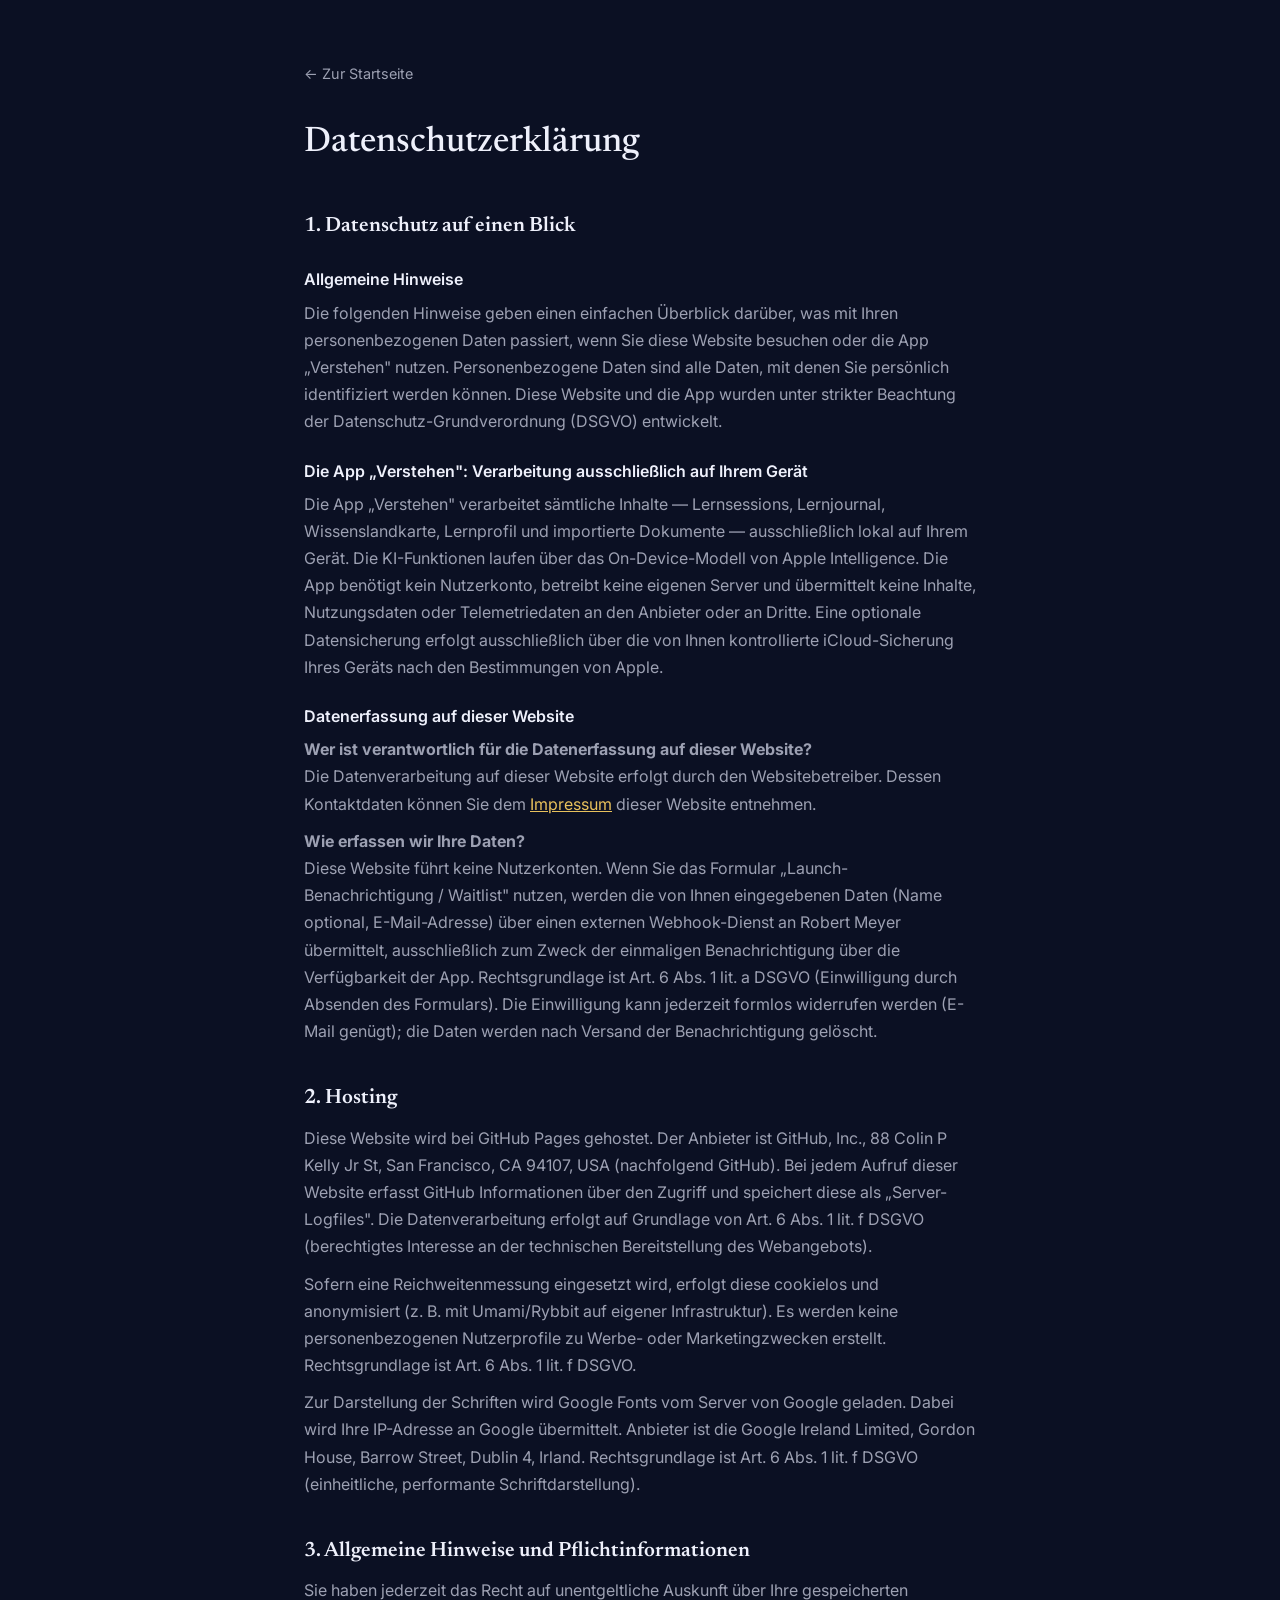
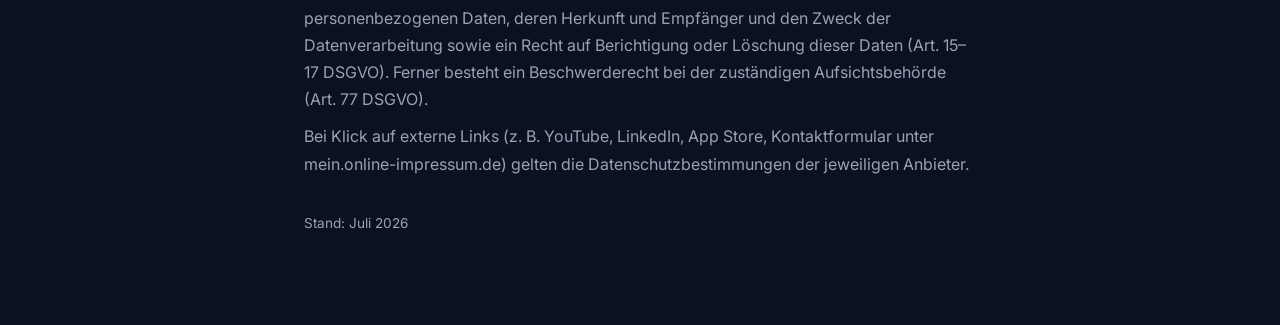
==== datenschutz.html @ 5274b667 "Add files via upload start" ====
<!DOCTYPE html>
<html lang="de">
<head>
<meta charset="utf-8">
<meta name="viewport" content="width=device-width, initial-scale=1">
<title>Datenschutzerklärung — Verstehen</title>
<meta name="robots" content="noindex,follow">
<link rel="icon" type="image/png" href="assets/favicon.png">
<link rel="canonical" href="https://verstehen.de/datenschutz.html">
<link href="https://fonts.googleapis.com/css2?family=Newsreader:opsz,wght@6..72,300..700&family=Inter:wght@400;500;600&display=swap" rel="stylesheet">
<style>
  :root{--night:#0b1023;--star:#e8c15c;--mute:rgba(235,238,255,.65);--line:rgba(255,255,255,.12)}
  *{margin:0;padding:0;box-sizing:border-box}
  body{background:var(--night);color:#eef0fb;font-family:"Inter",-apple-system,sans-serif;font-size:16px;line-height:1.7}
  .wrap{max-width:720px;margin:0 auto;padding:60px 24px 80px}
  a{color:var(--star)}
  .back{color:var(--mute);text-decoration:none;font-size:.9rem}
  h1{font-family:"Newsreader",Georgia,serif;font-weight:500;font-size:2.2rem;margin:26px 0 8px}
  h2{font-family:"Newsreader",Georgia,serif;font-weight:600;font-size:1.3rem;margin:36px 0 8px}
  h3{font-size:1rem;font-weight:600;margin:22px 0 6px}
  p,li{color:var(--mute);margin-bottom:10px}
  ul{padding-left:20px}
</style>
</head>
<body>
<div class="wrap">
  <a class="back" href="index.html" target="_parent">← Zur Startseite</a>
  <h1>Datenschutzerklärung</h1>

  <h2>1. Datenschutz auf einen Blick</h2>
  <h3>Allgemeine Hinweise</h3>
  <p>Die folgenden Hinweise geben einen einfachen Überblick darüber, was mit Ihren personenbezogenen Daten passiert, wenn Sie diese Website besuchen oder die App „Verstehen" nutzen. Personenbezogene Daten sind alle Daten, mit denen Sie persönlich identifiziert werden können. Diese Website und die App wurden unter strikter Beachtung der Datenschutz-Grundverordnung (DSGVO) entwickelt.</p>

  <h3>Die App „Verstehen": Verarbeitung ausschließlich auf Ihrem Gerät</h3>
  <p>Die App „Verstehen" verarbeitet sämtliche Inhalte — Lernsessions, Lernjournal, Wissenslandkarte, Lernprofil und importierte Dokumente — ausschließlich lokal auf Ihrem Gerät. Die KI-Funktionen laufen über das On-Device-Modell von Apple Intelligence. Die App benötigt kein Nutzerkonto, betreibt keine eigenen Server und übermittelt keine Inhalte, Nutzungsdaten oder Telemetriedaten an den Anbieter oder an Dritte. Eine optionale Datensicherung erfolgt ausschließlich über die von Ihnen kontrollierte iCloud-Sicherung Ihres Geräts nach den Bestimmungen von Apple.</p>

  <h3>Datenerfassung auf dieser Website</h3>
  <p><b>Wer ist verantwortlich für die Datenerfassung auf dieser Website?</b><br>
  Die Datenverarbeitung auf dieser Website erfolgt durch den Websitebetreiber. Dessen Kontaktdaten können Sie dem <a href="impressum.html">Impressum</a> dieser Website entnehmen.</p>
  <p><b>Wie erfassen wir Ihre Daten?</b><br>
  Diese Website führt keine Nutzerkonten. Wenn Sie das Formular „Launch-Benachrichtigung / Waitlist" nutzen, werden die von Ihnen eingegebenen Daten (Name optional, E-Mail-Adresse) über einen externen Webhook-Dienst an Robert Meyer übermittelt, ausschließlich zum Zweck der einmaligen Benachrichtigung über die Verfügbarkeit der App. Rechtsgrundlage ist Art. 6 Abs. 1 lit. a DSGVO (Einwilligung durch Absenden des Formulars). Die Einwilligung kann jederzeit formlos widerrufen werden (E-Mail genügt); die Daten werden nach Versand der Benachrichtigung gelöscht.</p>

  <h2>2. Hosting</h2>
  <p>Diese Website wird bei GitHub Pages gehostet. Der Anbieter ist GitHub, Inc., 88 Colin P Kelly Jr St, San Francisco, CA 94107, USA (nachfolgend GitHub). Bei jedem Aufruf dieser Website erfasst GitHub Informationen über den Zugriff und speichert diese als „Server-Logfiles". Die Datenverarbeitung erfolgt auf Grundlage von Art. 6 Abs. 1 lit. f DSGVO (berechtigtes Interesse an der technischen Bereitstellung des Webangebots).</p>
  <p>Sofern eine Reichweitenmessung eingesetzt wird, erfolgt diese cookielos und anonymisiert (z. B. mit Umami/Rybbit auf eigener Infrastruktur). Es werden keine personenbezogenen Nutzerprofile zu Werbe- oder Marketingzwecken erstellt. Rechtsgrundlage ist Art. 6 Abs. 1 lit. f DSGVO.</p>
  <p>Zur Darstellung der Schriften wird Google Fonts vom Server von Google geladen. Dabei wird Ihre IP-Adresse an Google übermittelt. Anbieter ist die Google Ireland Limited, Gordon House, Barrow Street, Dublin 4, Irland. Rechtsgrundlage ist Art. 6 Abs. 1 lit. f DSGVO (einheitliche, performante Schriftdarstellung).</p>

  <h2>3. Allgemeine Hinweise und Pflichtinformationen</h2>
  <p>Sie haben jederzeit das Recht auf unentgeltliche Auskunft über Ihre gespeicherten personenbezogenen Daten, deren Herkunft und Empfänger und den Zweck der Datenverarbeitung sowie ein Recht auf Berichtigung oder Löschung dieser Daten (Art. 15–17 DSGVO). Ferner besteht ein Beschwerderecht bei der zuständigen Aufsichtsbehörde (Art. 77 DSGVO).</p>
  <p>Bei Klick auf externe Links (z. B. YouTube, LinkedIn, App Store, Kontaktformular unter mein.online-impressum.de) gelten die Datenschutzbestimmungen der jeweiligen Anbieter.</p>

  <p style="margin-top:34px;font-size:.85rem">Stand: Juli 2026</p>
</div>
</body>
</html>
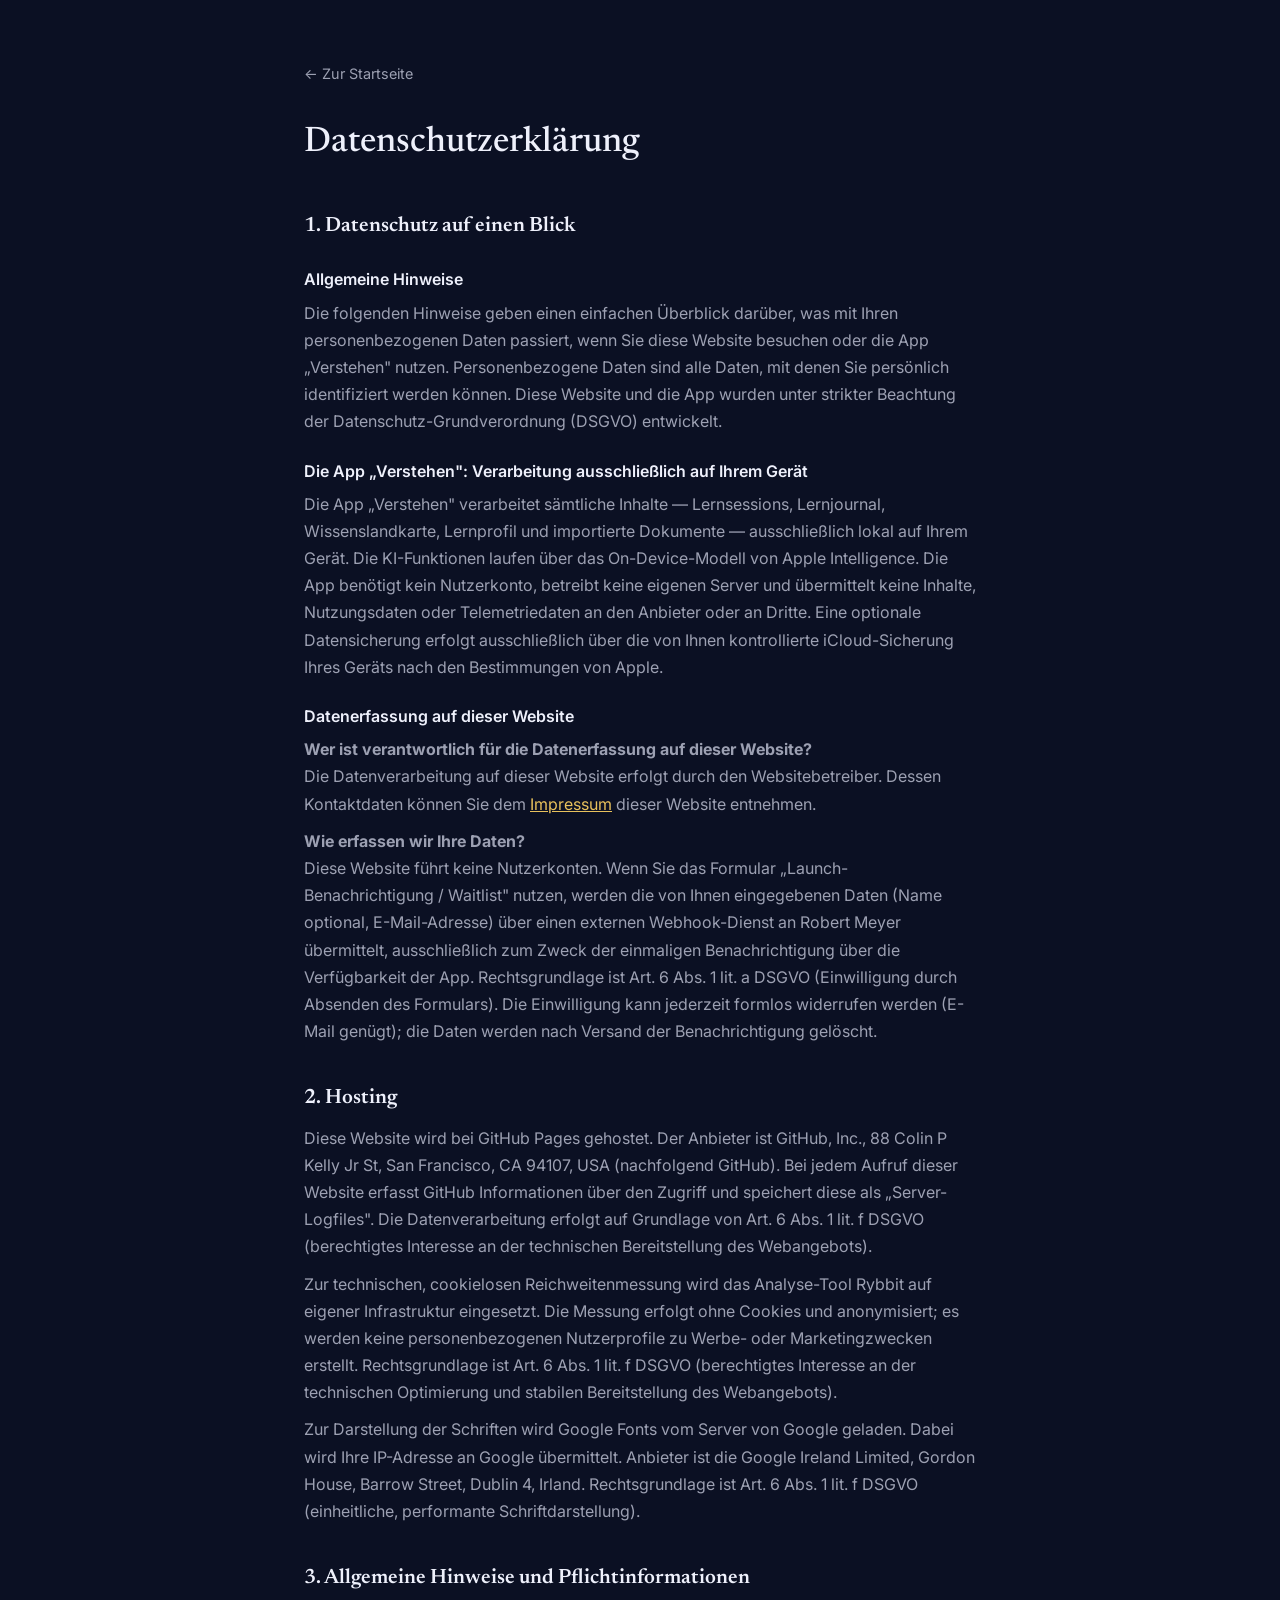
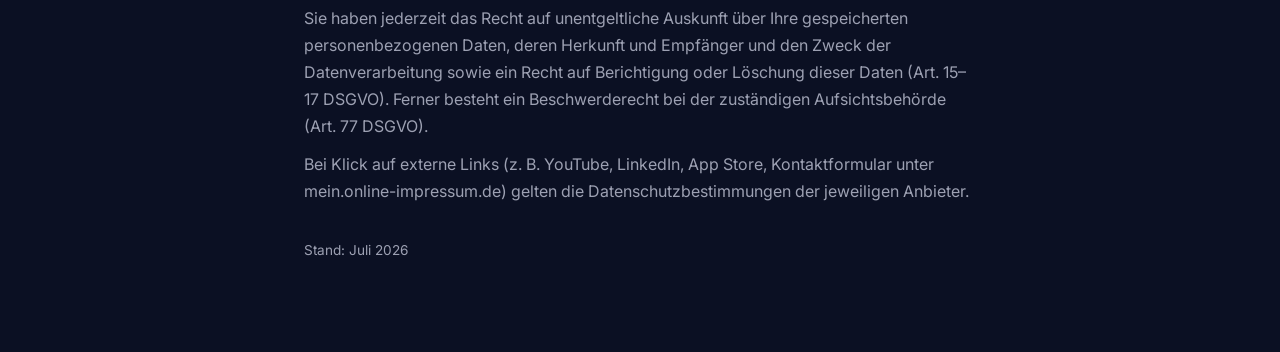
==== commit 47355120: "Add files via upload update all files" ====
--- a/datenschutz.html
+++ b/datenschutz.html
@@ -6,7 +6,7 @@
 <title>Datenschutzerklärung — Verstehen</title>
 <meta name="robots" content="noindex,follow">
 <link rel="icon" type="image/png" href="assets/favicon.png">
-<link rel="canonical" href="https://verstehen.de/datenschutz.html">
+<link rel="canonical" href="https://verstehen-app.de/datenschutz.html">
 <link href="https://fonts.googleapis.com/css2?family=Newsreader:opsz,wght@6..72,300..700&family=Inter:wght@400;500;600&display=swap" rel="stylesheet">
 <style>
   :root{--night:#0b1023;--star:#e8c15c;--mute:rgba(235,238,255,.65);--line:rgba(255,255,255,.12)}
@@ -21,6 +21,7 @@
   p,li{color:var(--mute);margin-bottom:10px}
   ul{padding-left:20px}
 </style>
+<script src="https://analyse.ki-notch.de/api/script.js" data-site-id="8475d57c6e8d" defer></script>
 </head>
 <body>
 <div class="wrap">
@@ -42,7 +43,7 @@
 
   <h2>2. Hosting</h2>
   <p>Diese Website wird bei GitHub Pages gehostet. Der Anbieter ist GitHub, Inc., 88 Colin P Kelly Jr St, San Francisco, CA 94107, USA (nachfolgend GitHub). Bei jedem Aufruf dieser Website erfasst GitHub Informationen über den Zugriff und speichert diese als „Server-Logfiles". Die Datenverarbeitung erfolgt auf Grundlage von Art. 6 Abs. 1 lit. f DSGVO (berechtigtes Interesse an der technischen Bereitstellung des Webangebots).</p>
-  <p>Sofern eine Reichweitenmessung eingesetzt wird, erfolgt diese cookielos und anonymisiert (z. B. mit Umami/Rybbit auf eigener Infrastruktur). Es werden keine personenbezogenen Nutzerprofile zu Werbe- oder Marketingzwecken erstellt. Rechtsgrundlage ist Art. 6 Abs. 1 lit. f DSGVO.</p>
+  <p>Zur technischen, cookielosen Reichweitenmessung wird das Analyse-Tool Rybbit auf eigener Infrastruktur eingesetzt. Die Messung erfolgt ohne Cookies und anonymisiert; es werden keine personenbezogenen Nutzerprofile zu Werbe- oder Marketingzwecken erstellt. Rechtsgrundlage ist Art. 6 Abs. 1 lit. f DSGVO (berechtigtes Interesse an der technischen Optimierung und stabilen Bereitstellung des Webangebots).</p>
   <p>Zur Darstellung der Schriften wird Google Fonts vom Server von Google geladen. Dabei wird Ihre IP-Adresse an Google übermittelt. Anbieter ist die Google Ireland Limited, Gordon House, Barrow Street, Dublin 4, Irland. Rechtsgrundlage ist Art. 6 Abs. 1 lit. f DSGVO (einheitliche, performante Schriftdarstellung).</p>
 
   <h2>3. Allgemeine Hinweise und Pflichtinformationen</h2>
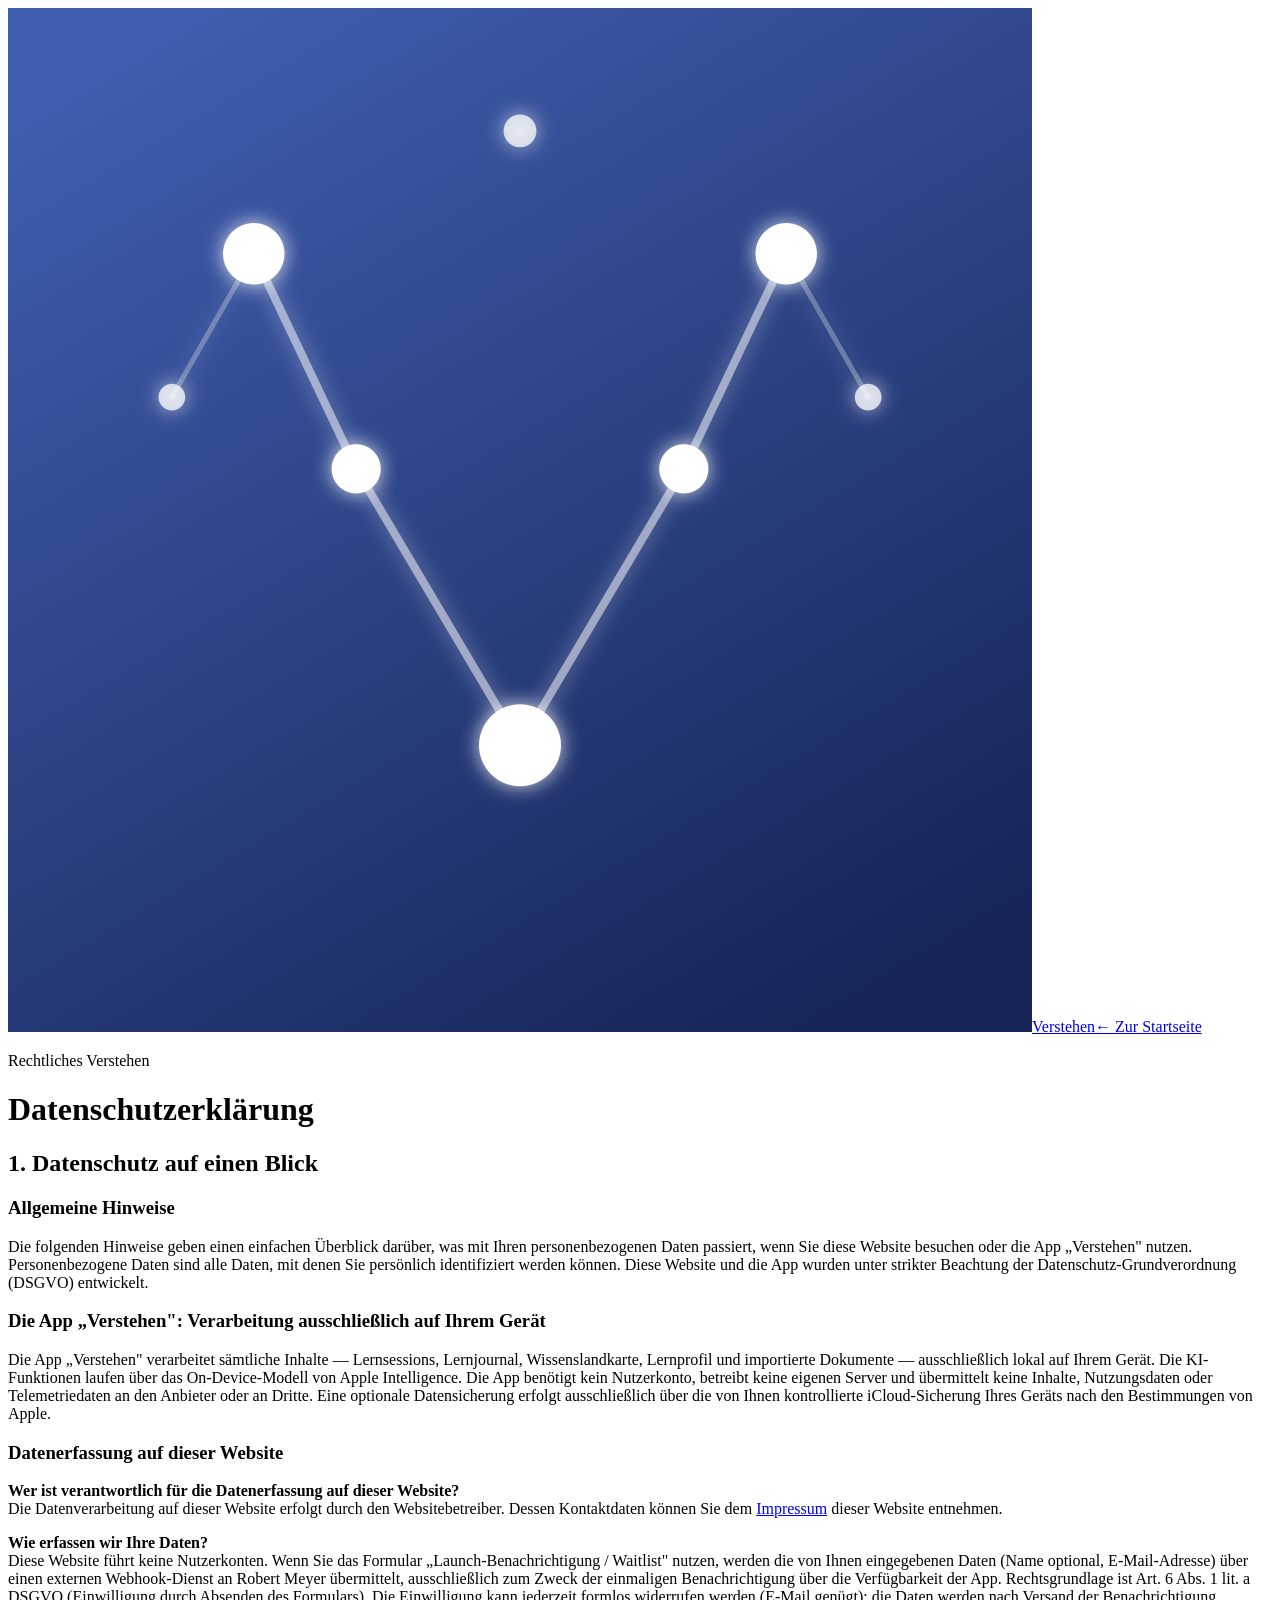
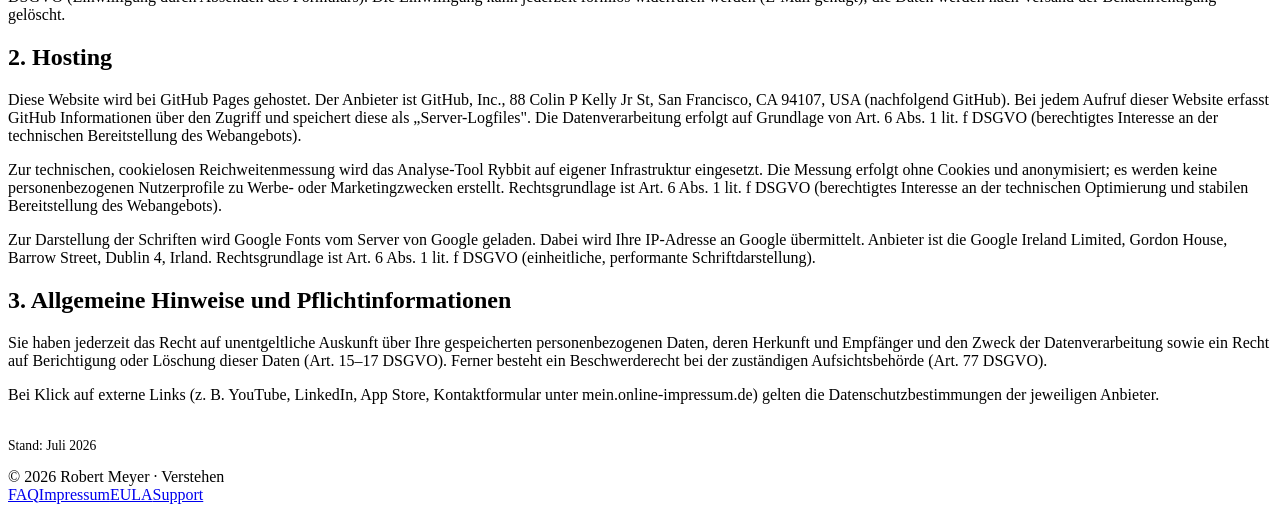
==== commit 14babcfa: "Add files via upload neue seite update" ====
--- a/datenschutz.html
+++ b/datenschutz.html
@@ -1,56 +1 @@
-<!DOCTYPE html>
-<html lang="de">
-<head>
-<meta charset="utf-8">
-<meta name="viewport" content="width=device-width, initial-scale=1">
-<title>Datenschutzerklärung — Verstehen</title>
-<meta name="robots" content="noindex,follow">
-<link rel="icon" type="image/png" href="assets/favicon.png">
-<link rel="canonical" href="https://verstehen-app.de/datenschutz.html">
-<link href="https://fonts.googleapis.com/css2?family=Newsreader:opsz,wght@6..72,300..700&family=Inter:wght@400;500;600&display=swap" rel="stylesheet">
-<style>
-  :root{--night:#0b1023;--star:#e8c15c;--mute:rgba(235,238,255,.65);--line:rgba(255,255,255,.12)}
-  *{margin:0;padding:0;box-sizing:border-box}
-  body{background:var(--night);color:#eef0fb;font-family:"Inter",-apple-system,sans-serif;font-size:16px;line-height:1.7}
-  .wrap{max-width:720px;margin:0 auto;padding:60px 24px 80px}
-  a{color:var(--star)}
-  .back{color:var(--mute);text-decoration:none;font-size:.9rem}
-  h1{font-family:"Newsreader",Georgia,serif;font-weight:500;font-size:2.2rem;margin:26px 0 8px}
-  h2{font-family:"Newsreader",Georgia,serif;font-weight:600;font-size:1.3rem;margin:36px 0 8px}
-  h3{font-size:1rem;font-weight:600;margin:22px 0 6px}
-  p,li{color:var(--mute);margin-bottom:10px}
-  ul{padding-left:20px}
-</style>
-<script src="https://analyse.ki-notch.de/api/script.js" data-site-id="8475d57c6e8d" defer></script>
-</head>
-<body>
-<div class="wrap">
-  <a class="back" href="index.html" target="_parent">← Zur Startseite</a>
-  <h1>Datenschutzerklärung</h1>
-
-  <h2>1. Datenschutz auf einen Blick</h2>
-  <h3>Allgemeine Hinweise</h3>
-  <p>Die folgenden Hinweise geben einen einfachen Überblick darüber, was mit Ihren personenbezogenen Daten passiert, wenn Sie diese Website besuchen oder die App „Verstehen" nutzen. Personenbezogene Daten sind alle Daten, mit denen Sie persönlich identifiziert werden können. Diese Website und die App wurden unter strikter Beachtung der Datenschutz-Grundverordnung (DSGVO) entwickelt.</p>
-
-  <h3>Die App „Verstehen": Verarbeitung ausschließlich auf Ihrem Gerät</h3>
-  <p>Die App „Verstehen" verarbeitet sämtliche Inhalte — Lernsessions, Lernjournal, Wissenslandkarte, Lernprofil und importierte Dokumente — ausschließlich lokal auf Ihrem Gerät. Die KI-Funktionen laufen über das On-Device-Modell von Apple Intelligence. Die App benötigt kein Nutzerkonto, betreibt keine eigenen Server und übermittelt keine Inhalte, Nutzungsdaten oder Telemetriedaten an den Anbieter oder an Dritte. Eine optionale Datensicherung erfolgt ausschließlich über die von Ihnen kontrollierte iCloud-Sicherung Ihres Geräts nach den Bestimmungen von Apple.</p>
-
-  <h3>Datenerfassung auf dieser Website</h3>
-  <p><b>Wer ist verantwortlich für die Datenerfassung auf dieser Website?</b><br>
-  Die Datenverarbeitung auf dieser Website erfolgt durch den Websitebetreiber. Dessen Kontaktdaten können Sie dem <a href="impressum.html">Impressum</a> dieser Website entnehmen.</p>
-  <p><b>Wie erfassen wir Ihre Daten?</b><br>
-  Diese Website führt keine Nutzerkonten. Wenn Sie das Formular „Launch-Benachrichtigung / Waitlist" nutzen, werden die von Ihnen eingegebenen Daten (Name optional, E-Mail-Adresse) über einen externen Webhook-Dienst an Robert Meyer übermittelt, ausschließlich zum Zweck der einmaligen Benachrichtigung über die Verfügbarkeit der App. Rechtsgrundlage ist Art. 6 Abs. 1 lit. a DSGVO (Einwilligung durch Absenden des Formulars). Die Einwilligung kann jederzeit formlos widerrufen werden (E-Mail genügt); die Daten werden nach Versand der Benachrichtigung gelöscht.</p>
-
-  <h2>2. Hosting</h2>
-  <p>Diese Website wird bei GitHub Pages gehostet. Der Anbieter ist GitHub, Inc., 88 Colin P Kelly Jr St, San Francisco, CA 94107, USA (nachfolgend GitHub). Bei jedem Aufruf dieser Website erfasst GitHub Informationen über den Zugriff und speichert diese als „Server-Logfiles". Die Datenverarbeitung erfolgt auf Grundlage von Art. 6 Abs. 1 lit. f DSGVO (berechtigtes Interesse an der technischen Bereitstellung des Webangebots).</p>
-  <p>Zur technischen, cookielosen Reichweitenmessung wird das Analyse-Tool Rybbit auf eigener Infrastruktur eingesetzt. Die Messung erfolgt ohne Cookies und anonymisiert; es werden keine personenbezogenen Nutzerprofile zu Werbe- oder Marketingzwecken erstellt. Rechtsgrundlage ist Art. 6 Abs. 1 lit. f DSGVO (berechtigtes Interesse an der technischen Optimierung und stabilen Bereitstellung des Webangebots).</p>
-  <p>Zur Darstellung der Schriften wird Google Fonts vom Server von Google geladen. Dabei wird Ihre IP-Adresse an Google übermittelt. Anbieter ist die Google Ireland Limited, Gordon House, Barrow Street, Dublin 4, Irland. Rechtsgrundlage ist Art. 6 Abs. 1 lit. f DSGVO (einheitliche, performante Schriftdarstellung).</p>
-
-  <h2>3. Allgemeine Hinweise und Pflichtinformationen</h2>
-  <p>Sie haben jederzeit das Recht auf unentgeltliche Auskunft über Ihre gespeicherten personenbezogenen Daten, deren Herkunft und Empfänger und den Zweck der Datenverarbeitung sowie ein Recht auf Berichtigung oder Löschung dieser Daten (Art. 15–17 DSGVO). Ferner besteht ein Beschwerderecht bei der zuständigen Aufsichtsbehörde (Art. 77 DSGVO).</p>
-  <p>Bei Klick auf externe Links (z. B. YouTube, LinkedIn, App Store, Kontaktformular unter mein.online-impressum.de) gelten die Datenschutzbestimmungen der jeweiligen Anbieter.</p>
-
-  <p style="margin-top:34px;font-size:.85rem">Stand: Juli 2026</p>
-</div>
-</body>
-</html>
+<!doctype html><html lang="de"><head><meta charset="utf-8"><meta name="viewport" content="width=device-width,initial-scale=1"><title>Datenschutzerklärung — Verstehen</title><meta name="robots" content="noindex,follow"><link rel="canonical" href="https://verstehen-app.de/datenschutz.html"><link rel="icon" type="image/png" href="assets/favicon.png"><link rel="preconnect" href="https://fonts.googleapis.com"><link rel="preconnect" href="https://fonts.gstatic.com" crossorigin><link href="https://fonts.googleapis.com/css2?family=DM+Mono:wght@400;500&family=Manrope:wght@400;500;600;700&family=Source+Serif+4:opsz,wght@8..60,400;8..60,500;8..60,600;8..60,700&display=swap" rel="stylesheet"><link rel="stylesheet" href="legal.css"><script src="https://analyse.ki-notch.de/api/script.js" data-site-id="8475d57c6e8d" defer></script></head><body><header class="site-header"><div class="shell masthead"><a class="wordmark" href="index.html"><img src="assets/icon.png" alt="">Verstehen</a><a class="back" href="index.html">← Zur Startseite</a></div></header><main class="shell"><p class="document-mark">Rechtliches <span>Verstehen</span></p><h1>Datenschutzerklärung</h1><h2>1. Datenschutz auf einen Blick</h2><h3>Allgemeine Hinweise</h3><p>Die folgenden Hinweise geben einen einfachen Überblick darüber, was mit Ihren personenbezogenen Daten passiert, wenn Sie diese Website besuchen oder die App „Verstehen" nutzen. Personenbezogene Daten sind alle Daten, mit denen Sie persönlich identifiziert werden können. Diese Website und die App wurden unter strikter Beachtung der Datenschutz-Grundverordnung (DSGVO) entwickelt.</p><h3>Die App „Verstehen": Verarbeitung ausschließlich auf Ihrem Gerät</h3><p>Die App „Verstehen" verarbeitet sämtliche Inhalte — Lernsessions, Lernjournal, Wissenslandkarte, Lernprofil und importierte Dokumente — ausschließlich lokal auf Ihrem Gerät. Die KI-Funktionen laufen über das On-Device-Modell von Apple Intelligence. Die App benötigt kein Nutzerkonto, betreibt keine eigenen Server und übermittelt keine Inhalte, Nutzungsdaten oder Telemetriedaten an den Anbieter oder an Dritte. Eine optionale Datensicherung erfolgt ausschließlich über die von Ihnen kontrollierte iCloud-Sicherung Ihres Geräts nach den Bestimmungen von Apple.</p><h3>Datenerfassung auf dieser Website</h3><p><b>Wer ist verantwortlich für die Datenerfassung auf dieser Website?</b><br>Die Datenverarbeitung auf dieser Website erfolgt durch den Websitebetreiber. Dessen Kontaktdaten können Sie dem <a href="impressum.html">Impressum</a> dieser Website entnehmen.</p><p><b>Wie erfassen wir Ihre Daten?</b><br>Diese Website führt keine Nutzerkonten. Wenn Sie das Formular „Launch-Benachrichtigung / Waitlist" nutzen, werden die von Ihnen eingegebenen Daten (Name optional, E-Mail-Adresse) über einen externen Webhook-Dienst an Robert Meyer übermittelt, ausschließlich zum Zweck der einmaligen Benachrichtigung über die Verfügbarkeit der App. Rechtsgrundlage ist Art. 6 Abs. 1 lit. a DSGVO (Einwilligung durch Absenden des Formulars). Die Einwilligung kann jederzeit formlos widerrufen werden (E-Mail genügt); die Daten werden nach Versand der Benachrichtigung gelöscht.</p><h2>2. Hosting</h2><p>Diese Website wird bei GitHub Pages gehostet. Der Anbieter ist GitHub, Inc., 88 Colin P Kelly Jr St, San Francisco, CA 94107, USA (nachfolgend GitHub). Bei jedem Aufruf dieser Website erfasst GitHub Informationen über den Zugriff und speichert diese als „Server-Logfiles". Die Datenverarbeitung erfolgt auf Grundlage von Art. 6 Abs. 1 lit. f DSGVO (berechtigtes Interesse an der technischen Bereitstellung des Webangebots).</p><p>Zur technischen, cookielosen Reichweitenmessung wird das Analyse-Tool Rybbit auf eigener Infrastruktur eingesetzt. Die Messung erfolgt ohne Cookies und anonymisiert; es werden keine personenbezogenen Nutzerprofile zu Werbe- oder Marketingzwecken erstellt. Rechtsgrundlage ist Art. 6 Abs. 1 lit. f DSGVO (berechtigtes Interesse an der technischen Optimierung und stabilen Bereitstellung des Webangebots).</p><p>Zur Darstellung der Schriften wird Google Fonts vom Server von Google geladen. Dabei wird Ihre IP-Adresse an Google übermittelt. Anbieter ist die Google Ireland Limited, Gordon House, Barrow Street, Dublin 4, Irland. Rechtsgrundlage ist Art. 6 Abs. 1 lit. f DSGVO (einheitliche, performante Schriftdarstellung).</p><h2>3. Allgemeine Hinweise und Pflichtinformationen</h2><p>Sie haben jederzeit das Recht auf unentgeltliche Auskunft über Ihre gespeicherten personenbezogenen Daten, deren Herkunft und Empfänger und den Zweck der Datenverarbeitung sowie ein Recht auf Berichtigung oder Löschung dieser Daten (Art. 15–17 DSGVO). Ferner besteht ein Beschwerderecht bei der zuständigen Aufsichtsbehörde (Art. 77 DSGVO).</p><p>Bei Klick auf externe Links (z. B. YouTube, LinkedIn, App Store, Kontaktformular unter mein.online-impressum.de) gelten die Datenschutzbestimmungen der jeweiligen Anbieter.</p><p style="margin-top:34px;font-size:.85rem">Stand: Juli 2026</p></main><footer class="document-footer"><div class="shell"><span>© 2026 Robert Meyer · Verstehen</span><nav><a href="faq.html">FAQ</a><a href="impressum.html">Impressum</a><a href="eula.html">EULA</a><a href="support.html">Support</a></nav></div></footer></body></html>
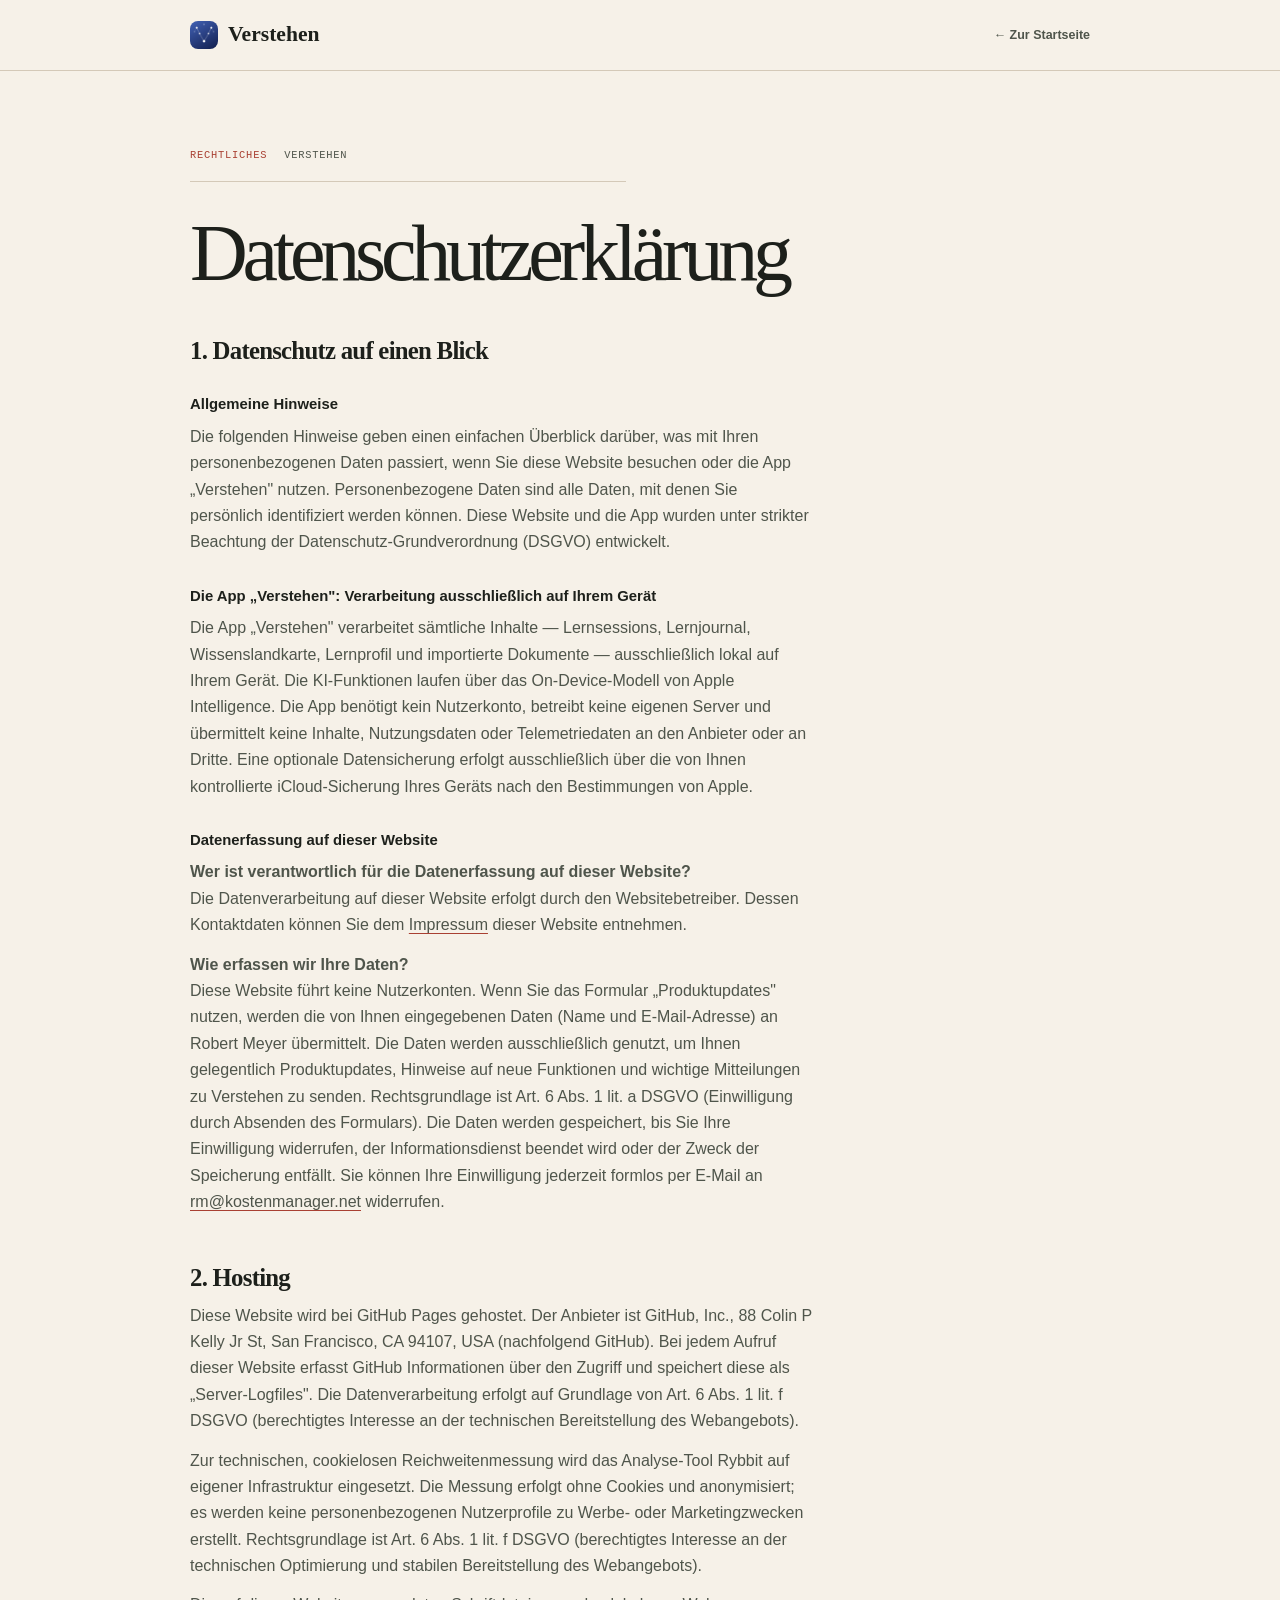
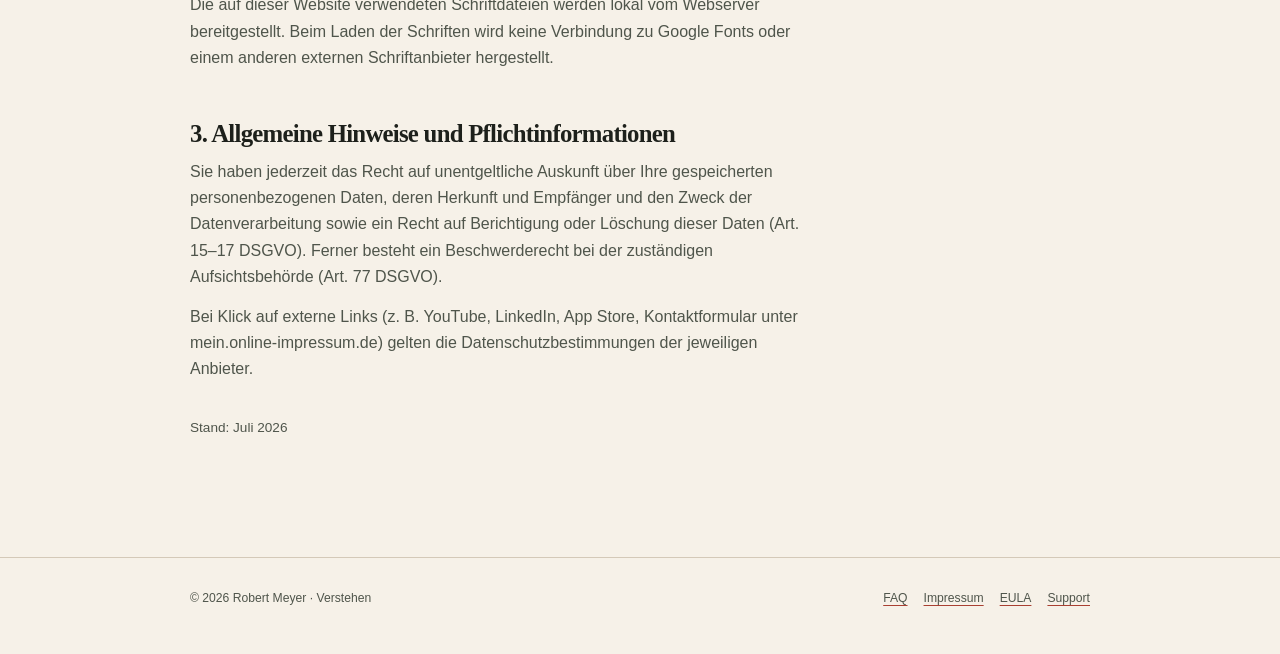
==== commit 41e58dec: "Add files via upload verbesserungen" ====
--- a/datenschutz.html
+++ b/datenschutz.html
@@ -1 +1,60 @@
-<!doctype html><html lang="de"><head><meta charset="utf-8"><meta name="viewport" content="width=device-width,initial-scale=1"><title>Datenschutzerklärung — Verstehen</title><meta name="robots" content="noindex,follow"><link rel="canonical" href="https://verstehen-app.de/datenschutz.html"><link rel="icon" type="image/png" href="assets/favicon.png"><link rel="preconnect" href="https://fonts.googleapis.com"><link rel="preconnect" href="https://fonts.gstatic.com" crossorigin><link href="https://fonts.googleapis.com/css2?family=DM+Mono:wght@400;500&family=Manrope:wght@400;500;600;700&family=Source+Serif+4:opsz,wght@8..60,400;8..60,500;8..60,600;8..60,700&display=swap" rel="stylesheet"><link rel="stylesheet" href="legal.css"><script src="https://analyse.ki-notch.de/api/script.js" data-site-id="8475d57c6e8d" defer></script></head><body><header class="site-header"><div class="shell masthead"><a class="wordmark" href="index.html"><img src="assets/icon.png" alt="">Verstehen</a><a class="back" href="index.html">← Zur Startseite</a></div></header><main class="shell"><p class="document-mark">Rechtliches <span>Verstehen</span></p><h1>Datenschutzerklärung</h1><h2>1. Datenschutz auf einen Blick</h2><h3>Allgemeine Hinweise</h3><p>Die folgenden Hinweise geben einen einfachen Überblick darüber, was mit Ihren personenbezogenen Daten passiert, wenn Sie diese Website besuchen oder die App „Verstehen" nutzen. Personenbezogene Daten sind alle Daten, mit denen Sie persönlich identifiziert werden können. Diese Website und die App wurden unter strikter Beachtung der Datenschutz-Grundverordnung (DSGVO) entwickelt.</p><h3>Die App „Verstehen": Verarbeitung ausschließlich auf Ihrem Gerät</h3><p>Die App „Verstehen" verarbeitet sämtliche Inhalte — Lernsessions, Lernjournal, Wissenslandkarte, Lernprofil und importierte Dokumente — ausschließlich lokal auf Ihrem Gerät. Die KI-Funktionen laufen über das On-Device-Modell von Apple Intelligence. Die App benötigt kein Nutzerkonto, betreibt keine eigenen Server und übermittelt keine Inhalte, Nutzungsdaten oder Telemetriedaten an den Anbieter oder an Dritte. Eine optionale Datensicherung erfolgt ausschließlich über die von Ihnen kontrollierte iCloud-Sicherung Ihres Geräts nach den Bestimmungen von Apple.</p><h3>Datenerfassung auf dieser Website</h3><p><b>Wer ist verantwortlich für die Datenerfassung auf dieser Website?</b><br>Die Datenverarbeitung auf dieser Website erfolgt durch den Websitebetreiber. Dessen Kontaktdaten können Sie dem <a href="impressum.html">Impressum</a> dieser Website entnehmen.</p><p><b>Wie erfassen wir Ihre Daten?</b><br>Diese Website führt keine Nutzerkonten. Wenn Sie das Formular „Launch-Benachrichtigung / Waitlist" nutzen, werden die von Ihnen eingegebenen Daten (Name optional, E-Mail-Adresse) über einen externen Webhook-Dienst an Robert Meyer übermittelt, ausschließlich zum Zweck der einmaligen Benachrichtigung über die Verfügbarkeit der App. Rechtsgrundlage ist Art. 6 Abs. 1 lit. a DSGVO (Einwilligung durch Absenden des Formulars). Die Einwilligung kann jederzeit formlos widerrufen werden (E-Mail genügt); die Daten werden nach Versand der Benachrichtigung gelöscht.</p><h2>2. Hosting</h2><p>Diese Website wird bei GitHub Pages gehostet. Der Anbieter ist GitHub, Inc., 88 Colin P Kelly Jr St, San Francisco, CA 94107, USA (nachfolgend GitHub). Bei jedem Aufruf dieser Website erfasst GitHub Informationen über den Zugriff und speichert diese als „Server-Logfiles". Die Datenverarbeitung erfolgt auf Grundlage von Art. 6 Abs. 1 lit. f DSGVO (berechtigtes Interesse an der technischen Bereitstellung des Webangebots).</p><p>Zur technischen, cookielosen Reichweitenmessung wird das Analyse-Tool Rybbit auf eigener Infrastruktur eingesetzt. Die Messung erfolgt ohne Cookies und anonymisiert; es werden keine personenbezogenen Nutzerprofile zu Werbe- oder Marketingzwecken erstellt. Rechtsgrundlage ist Art. 6 Abs. 1 lit. f DSGVO (berechtigtes Interesse an der technischen Optimierung und stabilen Bereitstellung des Webangebots).</p><p>Zur Darstellung der Schriften wird Google Fonts vom Server von Google geladen. Dabei wird Ihre IP-Adresse an Google übermittelt. Anbieter ist die Google Ireland Limited, Gordon House, Barrow Street, Dublin 4, Irland. Rechtsgrundlage ist Art. 6 Abs. 1 lit. f DSGVO (einheitliche, performante Schriftdarstellung).</p><h2>3. Allgemeine Hinweise und Pflichtinformationen</h2><p>Sie haben jederzeit das Recht auf unentgeltliche Auskunft über Ihre gespeicherten personenbezogenen Daten, deren Herkunft und Empfänger und den Zweck der Datenverarbeitung sowie ein Recht auf Berichtigung oder Löschung dieser Daten (Art. 15–17 DSGVO). Ferner besteht ein Beschwerderecht bei der zuständigen Aufsichtsbehörde (Art. 77 DSGVO).</p><p>Bei Klick auf externe Links (z. B. YouTube, LinkedIn, App Store, Kontaktformular unter mein.online-impressum.de) gelten die Datenschutzbestimmungen der jeweiligen Anbieter.</p><p style="margin-top:34px;font-size:.85rem">Stand: Juli 2026</p></main><footer class="document-footer"><div class="shell"><span>© 2026 Robert Meyer · Verstehen</span><nav><a href="faq.html">FAQ</a><a href="impressum.html">Impressum</a><a href="eula.html">EULA</a><a href="support.html">Support</a></nav></div></footer></body></html>
+<!doctype html>
+<html lang="de">
+<head>
+<meta charset="utf-8">
+<meta name="viewport" content="width=device-width,initial-scale=1">
+<title>Datenschutzerklärung — Verstehen</title>
+<meta name="robots" content="noindex,follow">
+<link rel="canonical" href="https://verstehen-app.de/datenschutz.html">
+<link rel="icon" type="image/png" href="assets/favicon.png">
+<link rel="stylesheet" href="fonts.css">
+<link rel="stylesheet" href="legal.css">
+<script src="https://analyse.ki-notch.de/api/script.js" data-site-id="8475d57c6e8d" defer>
+</script>
+</head>
+<body>
+<header class="site-header">
+<div class="shell masthead">
+<a class="wordmark" href="index.html">
+<img src="assets/icon.png" alt="">Verstehen</a>
+<a class="back" href="index.html">← Zur Startseite</a>
+</div>
+</header>
+<main class="shell">
+<p class="document-mark">Rechtliches <span>Verstehen</span>
+</p>
+<h1>Datenschutzerklärung</h1>
+<h2>1. Datenschutz auf einen Blick</h2>
+<h3>Allgemeine Hinweise</h3>
+<p>Die folgenden Hinweise geben einen einfachen Überblick darüber, was mit Ihren personenbezogenen Daten passiert, wenn Sie diese Website besuchen oder die App „Verstehen" nutzen. Personenbezogene Daten sind alle Daten, mit denen Sie persönlich identifiziert werden können. Diese Website und die App wurden unter strikter Beachtung der Datenschutz-Grundverordnung (DSGVO) entwickelt.</p>
+<h3>Die App „Verstehen": Verarbeitung ausschließlich auf Ihrem Gerät</h3>
+<p>Die App „Verstehen" verarbeitet sämtliche Inhalte — Lernsessions, Lernjournal, Wissenslandkarte, Lernprofil und importierte Dokumente — ausschließlich lokal auf Ihrem Gerät. Die KI-Funktionen laufen über das On-Device-Modell von Apple Intelligence. Die App benötigt kein Nutzerkonto, betreibt keine eigenen Server und übermittelt keine Inhalte, Nutzungsdaten oder Telemetriedaten an den Anbieter oder an Dritte. Eine optionale Datensicherung erfolgt ausschließlich über die von Ihnen kontrollierte iCloud-Sicherung Ihres Geräts nach den Bestimmungen von Apple.</p>
+<h3>Datenerfassung auf dieser Website</h3>
+<p>
+<b>Wer ist verantwortlich für die Datenerfassung auf dieser Website?</b>
+<br>Die Datenverarbeitung auf dieser Website erfolgt durch den Websitebetreiber. Dessen Kontaktdaten können Sie dem <a href="impressum.html">Impressum</a> dieser Website entnehmen.</p>
+<p>
+<b>Wie erfassen wir Ihre Daten?</b>
+<br>Diese Website führt keine Nutzerkonten. Wenn Sie das Formular „Produktupdates" nutzen, werden die von Ihnen eingegebenen Daten (Name und E-Mail-Adresse) an Robert Meyer übermittelt. Die Daten werden ausschließlich genutzt, um Ihnen gelegentlich Produktupdates, Hinweise auf neue Funktionen und wichtige Mitteilungen zu Verstehen zu senden. Rechtsgrundlage ist Art. 6 Abs. 1 lit. a DSGVO (Einwilligung durch Absenden des Formulars). Die Daten werden gespeichert, bis Sie Ihre Einwilligung widerrufen, der Informationsdienst beendet wird oder der Zweck der Speicherung entfällt. Sie können Ihre Einwilligung jederzeit formlos per E-Mail an <a href="mailto:rm@kostenmanager.net">rm@kostenmanager.net</a> widerrufen.</p>
+<h2>2. Hosting</h2>
+<p>Diese Website wird bei GitHub Pages gehostet. Der Anbieter ist GitHub, Inc., 88 Colin P Kelly Jr St, San Francisco, CA 94107, USA (nachfolgend GitHub). Bei jedem Aufruf dieser Website erfasst GitHub Informationen über den Zugriff und speichert diese als „Server-Logfiles". Die Datenverarbeitung erfolgt auf Grundlage von Art. 6 Abs. 1 lit. f DSGVO (berechtigtes Interesse an der technischen Bereitstellung des Webangebots).</p>
+<p>Zur technischen, cookielosen Reichweitenmessung wird das Analyse-Tool Rybbit auf eigener Infrastruktur eingesetzt. Die Messung erfolgt ohne Cookies und anonymisiert; es werden keine personenbezogenen Nutzerprofile zu Werbe- oder Marketingzwecken erstellt. Rechtsgrundlage ist Art. 6 Abs. 1 lit. f DSGVO (berechtigtes Interesse an der technischen Optimierung und stabilen Bereitstellung des Webangebots).</p>
+<p>Die auf dieser Website verwendeten Schriftdateien werden lokal vom Webserver bereitgestellt. Beim Laden der Schriften wird keine Verbindung zu Google Fonts oder einem anderen externen Schriftanbieter hergestellt.</p>
+<h2>3. Allgemeine Hinweise und Pflichtinformationen</h2>
+<p>Sie haben jederzeit das Recht auf unentgeltliche Auskunft über Ihre gespeicherten personenbezogenen Daten, deren Herkunft und Empfänger und den Zweck der Datenverarbeitung sowie ein Recht auf Berichtigung oder Löschung dieser Daten (Art. 15–17 DSGVO). Ferner besteht ein Beschwerderecht bei der zuständigen Aufsichtsbehörde (Art. 77 DSGVO).</p>
+<p>Bei Klick auf externe Links (z. B. YouTube, LinkedIn, App Store, Kontaktformular unter mein.online-impressum.de) gelten die Datenschutzbestimmungen der jeweiligen Anbieter.</p>
+<p style="margin-top:34px;font-size:.85rem">Stand: Juli 2026</p>
+</main>
+<footer class="document-footer">
+<div class="shell">
+<span>© 2026 Robert Meyer · Verstehen</span>
+<nav>
+<a href="faq.html">FAQ</a>
+<a href="impressum.html">Impressum</a>
+<a href="eula.html">EULA</a>
+<a href="support.html">Support</a>
+</nav>
+</div>
+</footer>
+</body>
+</html>
--- a/fonts.css
+++ b/fonts.css
@@ -0,0 +1,28 @@
+@font-face {
+  font-family: "DM Mono";
+  src: url("fonts/dm-mono-400.woff2") format("woff2");
+  font-style: normal;
+  font-weight: 400;
+  font-display: swap;
+}
+@font-face {
+  font-family: "DM Mono";
+  src: url("fonts/dm-mono-500.woff2") format("woff2");
+  font-style: normal;
+  font-weight: 500;
+  font-display: swap;
+}
+@font-face {
+  font-family: "Manrope";
+  src: url("fonts/manrope-latin.woff2") format("woff2");
+  font-style: normal;
+  font-weight: 400 800;
+  font-display: swap;
+}
+@font-face {
+  font-family: "Source Serif 4";
+  src: url("fonts/source-serif-4-latin.woff2") format("woff2");
+  font-style: normal;
+  font-weight: 400 700;
+  font-display: swap;
+}
--- a/legal.css
+++ b/legal.css
@@ -0,0 +1 @@
+:root{--paper:#f6f1e8;--paper-light:#fdfaf5;--paper-deep:#ede4d5;--ink:#1d201b;--ink-soft:#4f554b;--line:#d4c9b8;--red:#a94032;--font-display:"Source Serif 4",Georgia,serif;--font-body:"Manrope",sans-serif;--font-mono:"DM Mono",monospace}*{box-sizing:border-box}html{scroll-behavior:smooth}body{margin:0;background:var(--paper);color:var(--ink);font-family:var(--font-body);font-size:16px;line-height:1.65}a{color:inherit;text-decoration-color:var(--red);text-underline-offset:3px}a:hover{color:var(--red)}:focus-visible{outline:3px solid var(--red);outline-offset:3px}.shell{width:min(900px,calc(100% - 40px));margin:auto}.site-header{position:sticky;top:0;z-index:5;border-bottom:1px solid var(--line);background:rgb(246 241 232 / .94);backdrop-filter:blur(10px)}.masthead{display:flex;align-items:center;justify-content:space-between;min-height:70px;gap:20px}.wordmark{display:inline-flex;gap:10px;align-items:center;font-family:var(--font-display);font-size:1.35rem;font-weight:700;text-decoration:none}.wordmark img{width:28px;height:28px;border-radius:8px}.back{color:var(--ink-soft);font-size:.78rem;font-weight:700;text-decoration:none}.back:hover{color:var(--red)}main{padding:76px 0 105px}.document-mark{margin-bottom:35px;padding-bottom:17px;border-bottom:1px solid var(--line);color:var(--red);font-family:var(--font-mono);font-size:.65rem;letter-spacing:.075em;text-transform:uppercase}.document-mark span{margin-left:10px;color:var(--ink-soft)}h1{max-width:15ch;margin:0 0 18px;font-family:var(--font-display);font-size:clamp(3rem,7vw,5rem);font-weight:500;letter-spacing:-.065em;line-height:.9}h2{margin:49px 0 12px;font-family:var(--font-display);font-size:1.55rem;font-weight:600;letter-spacing:-.03em;line-height:1.05}h3{margin:28px 0 7px;font-size:.93rem;font-weight:700}p,li{max-width:70ch;color:var(--ink-soft)}p{margin:0 0 13px}.lead{max-width:58ch;font-family:var(--font-display);font-size:1.27rem;line-height:1.45}.card{max-width:690px;margin:16px 0;padding:21px 22px;border-left:2px solid var(--red);background:var(--paper-light)}.card p:last-child{margin-bottom:0}ul{max-width:68ch;padding-left:20px}details{max-width:720px;border-top:1px solid var(--line)}details:last-of-type{border-bottom:1px solid var(--line)}summary{display:flex;justify-content:space-between;gap:14px;padding:17px 0;cursor:pointer;font-family:var(--font-display);font-size:1.18rem;font-weight:600;list-style:none}summary::-webkit-details-marker{display:none}summary::after{content:"+";color:var(--red);font-family:var(--font-mono)}details[open] summary::after{content:"×"}details p{padding-bottom:15px}.document-footer{padding:30px 0 46px;border-top:1px solid var(--line);color:var(--ink-soft);font-size:.76rem}.document-footer div{display:flex;justify-content:space-between;gap:18px;flex-wrap:wrap}.document-footer nav{display:flex;gap:16px;flex-wrap:wrap}@media(max-width:600px){.shell{width:min(100% - 32px,900px)}.masthead{min-height:62px}main{padding-top:55px}h1{font-size:3.3rem}.document-footer div{flex-direction:column}.document-mark span{display:block;margin:4px 0 0}}
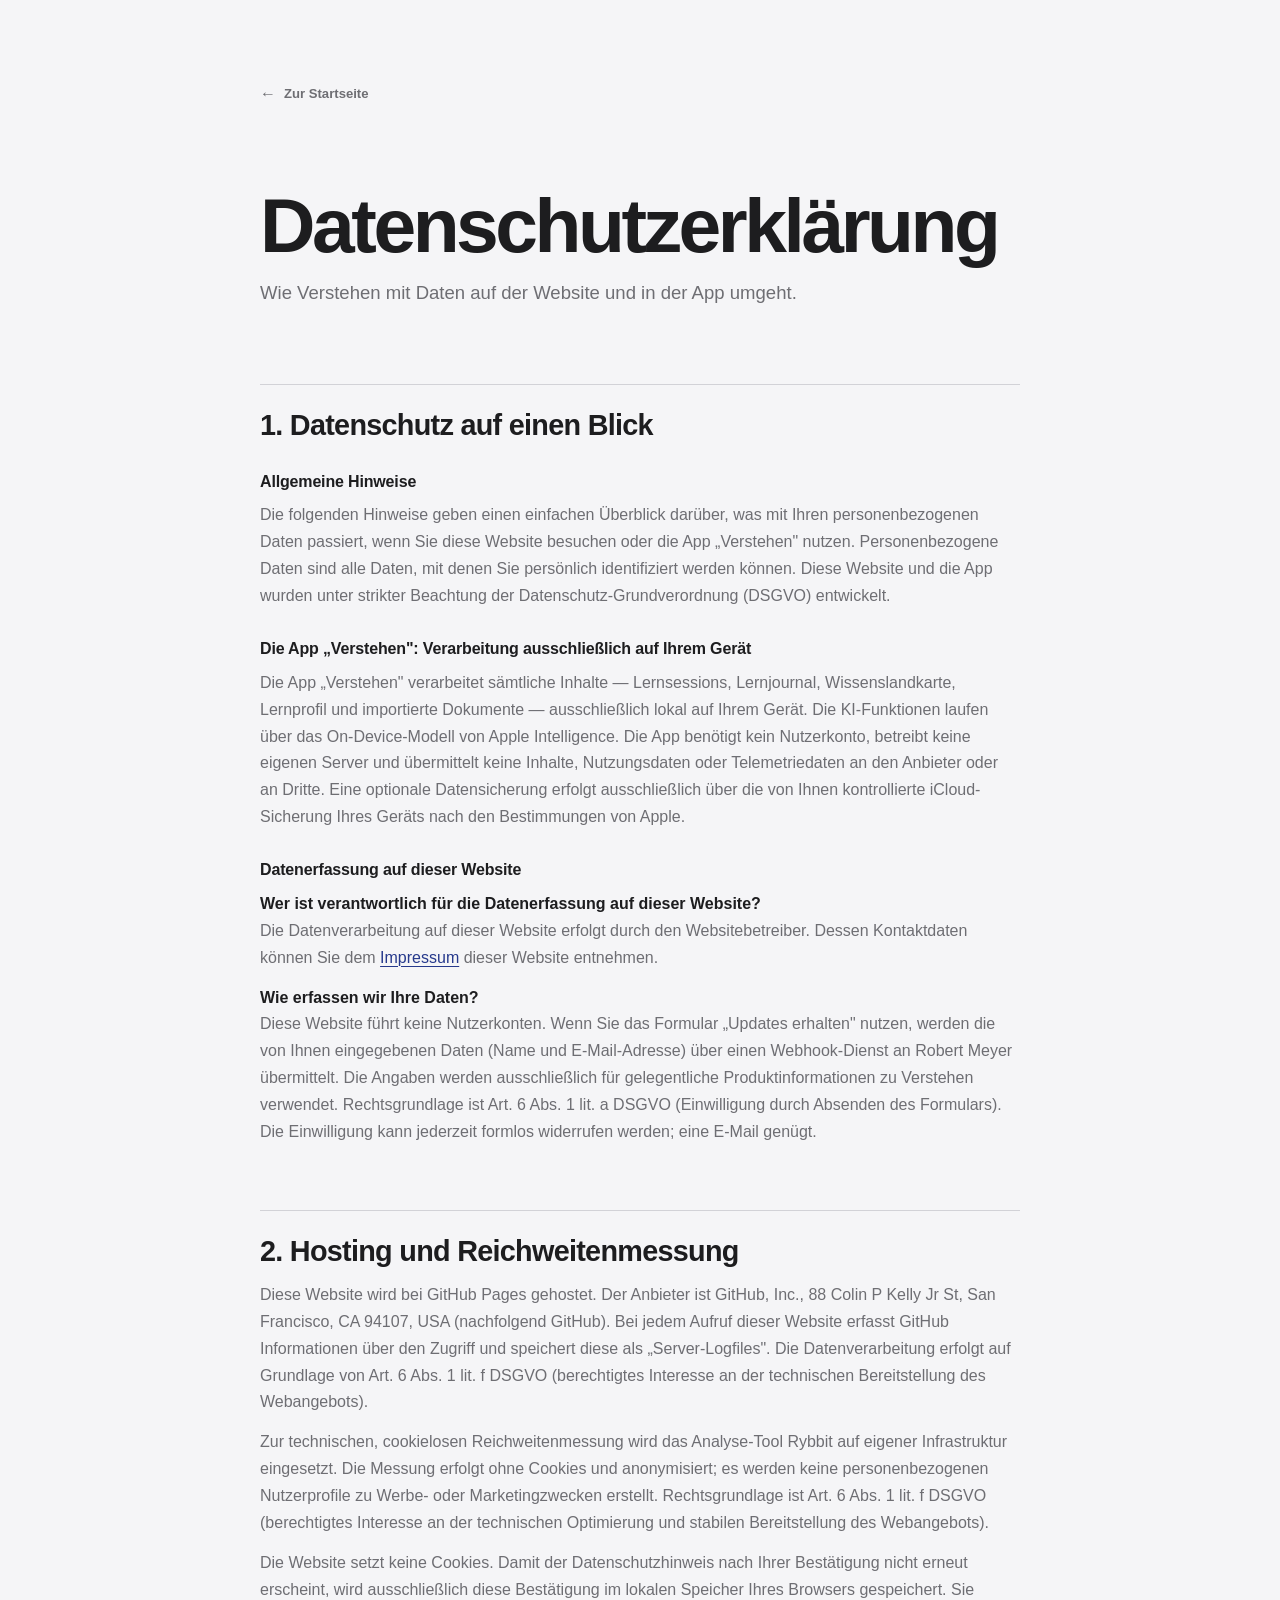
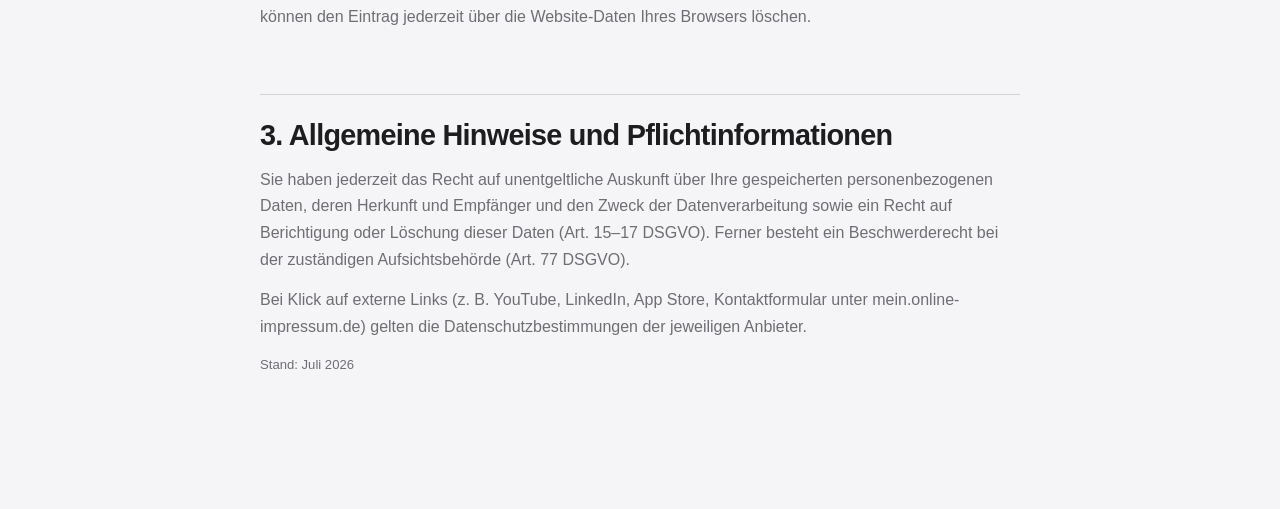
==== commit 164ee36c: "Add files via upload neuer stil" ====
--- a/datenschutz.html
+++ b/datenschutz.html
@@ -1,60 +1,46 @@
-<!doctype html>
+<!DOCTYPE html>
 <html lang="de">
 <head>
 <meta charset="utf-8">
-<meta name="viewport" content="width=device-width,initial-scale=1">
+<meta name="viewport" content="width=device-width, initial-scale=1, viewport-fit=cover">
 <title>Datenschutzerklärung — Verstehen</title>
+<meta name="description" content="Datenschutzhinweise für die Website und die vollständig lokal arbeitende Lern-App Verstehen.">
 <meta name="robots" content="noindex,follow">
+<meta name="theme-color" content="#f5f5f7">
+<link rel="icon" type="image/png" href="assets/favicon.png">
 <link rel="canonical" href="https://verstehen-app.de/datenschutz.html">
-<link rel="icon" type="image/png" href="assets/favicon.png">
-<link rel="stylesheet" href="fonts.css">
 <link rel="stylesheet" href="legal.css">
-<script src="https://analyse.ki-notch.de/api/script.js" data-site-id="8475d57c6e8d" defer>
-</script>
+<script src="https://analyse.ki-notch.de/api/script.js" data-site-id="8475d57c6e8d" defer></script>
 </head>
 <body>
-<header class="site-header">
-<div class="shell masthead">
-<a class="wordmark" href="index.html">
-<img src="assets/icon.png" alt="">Verstehen</a>
-<a class="back" href="index.html">← Zur Startseite</a>
-</div>
-</header>
-<main class="shell">
-<p class="document-mark">Rechtliches <span>Verstehen</span>
-</p>
-<h1>Datenschutzerklärung</h1>
-<h2>1. Datenschutz auf einen Blick</h2>
-<h3>Allgemeine Hinweise</h3>
-<p>Die folgenden Hinweise geben einen einfachen Überblick darüber, was mit Ihren personenbezogenen Daten passiert, wenn Sie diese Website besuchen oder die App „Verstehen" nutzen. Personenbezogene Daten sind alle Daten, mit denen Sie persönlich identifiziert werden können. Diese Website und die App wurden unter strikter Beachtung der Datenschutz-Grundverordnung (DSGVO) entwickelt.</p>
-<h3>Die App „Verstehen": Verarbeitung ausschließlich auf Ihrem Gerät</h3>
-<p>Die App „Verstehen" verarbeitet sämtliche Inhalte — Lernsessions, Lernjournal, Wissenslandkarte, Lernprofil und importierte Dokumente — ausschließlich lokal auf Ihrem Gerät. Die KI-Funktionen laufen über das On-Device-Modell von Apple Intelligence. Die App benötigt kein Nutzerkonto, betreibt keine eigenen Server und übermittelt keine Inhalte, Nutzungsdaten oder Telemetriedaten an den Anbieter oder an Dritte. Eine optionale Datensicherung erfolgt ausschließlich über die von Ihnen kontrollierte iCloud-Sicherung Ihres Geräts nach den Bestimmungen von Apple.</p>
-<h3>Datenerfassung auf dieser Website</h3>
-<p>
-<b>Wer ist verantwortlich für die Datenerfassung auf dieser Website?</b>
-<br>Die Datenverarbeitung auf dieser Website erfolgt durch den Websitebetreiber. Dessen Kontaktdaten können Sie dem <a href="impressum.html">Impressum</a> dieser Website entnehmen.</p>
-<p>
-<b>Wie erfassen wir Ihre Daten?</b>
-<br>Diese Website führt keine Nutzerkonten. Wenn Sie das Formular „Produktupdates" nutzen, werden die von Ihnen eingegebenen Daten (Name und E-Mail-Adresse) an Robert Meyer übermittelt. Die Daten werden ausschließlich genutzt, um Ihnen gelegentlich Produktupdates, Hinweise auf neue Funktionen und wichtige Mitteilungen zu Verstehen zu senden. Rechtsgrundlage ist Art. 6 Abs. 1 lit. a DSGVO (Einwilligung durch Absenden des Formulars). Die Daten werden gespeichert, bis Sie Ihre Einwilligung widerrufen, der Informationsdienst beendet wird oder der Zweck der Speicherung entfällt. Sie können Ihre Einwilligung jederzeit formlos per E-Mail an <a href="mailto:rm@kostenmanager.net">rm@kostenmanager.net</a> widerrufen.</p>
-<h2>2. Hosting</h2>
-<p>Diese Website wird bei GitHub Pages gehostet. Der Anbieter ist GitHub, Inc., 88 Colin P Kelly Jr St, San Francisco, CA 94107, USA (nachfolgend GitHub). Bei jedem Aufruf dieser Website erfasst GitHub Informationen über den Zugriff und speichert diese als „Server-Logfiles". Die Datenverarbeitung erfolgt auf Grundlage von Art. 6 Abs. 1 lit. f DSGVO (berechtigtes Interesse an der technischen Bereitstellung des Webangebots).</p>
-<p>Zur technischen, cookielosen Reichweitenmessung wird das Analyse-Tool Rybbit auf eigener Infrastruktur eingesetzt. Die Messung erfolgt ohne Cookies und anonymisiert; es werden keine personenbezogenen Nutzerprofile zu Werbe- oder Marketingzwecken erstellt. Rechtsgrundlage ist Art. 6 Abs. 1 lit. f DSGVO (berechtigtes Interesse an der technischen Optimierung und stabilen Bereitstellung des Webangebots).</p>
-<p>Die auf dieser Website verwendeten Schriftdateien werden lokal vom Webserver bereitgestellt. Beim Laden der Schriften wird keine Verbindung zu Google Fonts oder einem anderen externen Schriftanbieter hergestellt.</p>
-<h2>3. Allgemeine Hinweise und Pflichtinformationen</h2>
-<p>Sie haben jederzeit das Recht auf unentgeltliche Auskunft über Ihre gespeicherten personenbezogenen Daten, deren Herkunft und Empfänger und den Zweck der Datenverarbeitung sowie ein Recht auf Berichtigung oder Löschung dieser Daten (Art. 15–17 DSGVO). Ferner besteht ein Beschwerderecht bei der zuständigen Aufsichtsbehörde (Art. 77 DSGVO).</p>
-<p>Bei Klick auf externe Links (z. B. YouTube, LinkedIn, App Store, Kontaktformular unter mein.online-impressum.de) gelten die Datenschutzbestimmungen der jeweiligen Anbieter.</p>
-<p style="margin-top:34px;font-size:.85rem">Stand: Juli 2026</p>
+<main class="wrap">
+  <a class="back" href="index.html" target="_parent">Zur Startseite</a>
+  <h1>Datenschutzerklärung</h1>
+  <p>Wie Verstehen mit Daten auf der Website und in der App umgeht.</p>
+
+  <h2>1. Datenschutz auf einen Blick</h2>
+  <h3>Allgemeine Hinweise</h3>
+  <p>Die folgenden Hinweise geben einen einfachen Überblick darüber, was mit Ihren personenbezogenen Daten passiert, wenn Sie diese Website besuchen oder die App „Verstehen" nutzen. Personenbezogene Daten sind alle Daten, mit denen Sie persönlich identifiziert werden können. Diese Website und die App wurden unter strikter Beachtung der Datenschutz-Grundverordnung (DSGVO) entwickelt.</p>
+
+  <h3>Die App „Verstehen": Verarbeitung ausschließlich auf Ihrem Gerät</h3>
+  <p>Die App „Verstehen" verarbeitet sämtliche Inhalte — Lernsessions, Lernjournal, Wissenslandkarte, Lernprofil und importierte Dokumente — ausschließlich lokal auf Ihrem Gerät. Die KI-Funktionen laufen über das On-Device-Modell von Apple Intelligence. Die App benötigt kein Nutzerkonto, betreibt keine eigenen Server und übermittelt keine Inhalte, Nutzungsdaten oder Telemetriedaten an den Anbieter oder an Dritte. Eine optionale Datensicherung erfolgt ausschließlich über die von Ihnen kontrollierte iCloud-Sicherung Ihres Geräts nach den Bestimmungen von Apple.</p>
+
+  <h3>Datenerfassung auf dieser Website</h3>
+  <p><b>Wer ist verantwortlich für die Datenerfassung auf dieser Website?</b><br>
+  Die Datenverarbeitung auf dieser Website erfolgt durch den Websitebetreiber. Dessen Kontaktdaten können Sie dem <a href="impressum.html">Impressum</a> dieser Website entnehmen.</p>
+  <p><b>Wie erfassen wir Ihre Daten?</b><br>
+  Diese Website führt keine Nutzerkonten. Wenn Sie das Formular „Updates erhalten" nutzen, werden die von Ihnen eingegebenen Daten (Name und E-Mail-Adresse) über einen Webhook-Dienst an Robert Meyer übermittelt. Die Angaben werden ausschließlich für gelegentliche Produktinformationen zu Verstehen verwendet. Rechtsgrundlage ist Art. 6 Abs. 1 lit. a DSGVO (Einwilligung durch Absenden des Formulars). Die Einwilligung kann jederzeit formlos widerrufen werden; eine E-Mail genügt.</p>
+
+  <h2>2. Hosting und Reichweitenmessung</h2>
+  <p>Diese Website wird bei GitHub Pages gehostet. Der Anbieter ist GitHub, Inc., 88 Colin P Kelly Jr St, San Francisco, CA 94107, USA (nachfolgend GitHub). Bei jedem Aufruf dieser Website erfasst GitHub Informationen über den Zugriff und speichert diese als „Server-Logfiles". Die Datenverarbeitung erfolgt auf Grundlage von Art. 6 Abs. 1 lit. f DSGVO (berechtigtes Interesse an der technischen Bereitstellung des Webangebots).</p>
+  <p>Zur technischen, cookielosen Reichweitenmessung wird das Analyse-Tool Rybbit auf eigener Infrastruktur eingesetzt. Die Messung erfolgt ohne Cookies und anonymisiert; es werden keine personenbezogenen Nutzerprofile zu Werbe- oder Marketingzwecken erstellt. Rechtsgrundlage ist Art. 6 Abs. 1 lit. f DSGVO (berechtigtes Interesse an der technischen Optimierung und stabilen Bereitstellung des Webangebots).</p>
+  <p>Die Website setzt keine Cookies. Damit der Datenschutzhinweis nach Ihrer Bestätigung nicht erneut erscheint, wird ausschließlich diese Bestätigung im lokalen Speicher Ihres Browsers gespeichert. Sie können den Eintrag jederzeit über die Website-Daten Ihres Browsers löschen.</p>
+
+  <h2>3. Allgemeine Hinweise und Pflichtinformationen</h2>
+  <p>Sie haben jederzeit das Recht auf unentgeltliche Auskunft über Ihre gespeicherten personenbezogenen Daten, deren Herkunft und Empfänger und den Zweck der Datenverarbeitung sowie ein Recht auf Berichtigung oder Löschung dieser Daten (Art. 15–17 DSGVO). Ferner besteht ein Beschwerderecht bei der zuständigen Aufsichtsbehörde (Art. 77 DSGVO).</p>
+  <p>Bei Klick auf externe Links (z. B. YouTube, LinkedIn, App Store, Kontaktformular unter mein.online-impressum.de) gelten die Datenschutzbestimmungen der jeweiligen Anbieter.</p>
+
+  <p class="meta">Stand: Juli 2026</p>
 </main>
-<footer class="document-footer">
-<div class="shell">
-<span>© 2026 Robert Meyer · Verstehen</span>
-<nav>
-<a href="faq.html">FAQ</a>
-<a href="impressum.html">Impressum</a>
-<a href="eula.html">EULA</a>
-<a href="support.html">Support</a>
-</nav>
-</div>
-</footer>
 </body>
 </html>
--- a/legal.css
+++ b/legal.css
@@ -1 +1,251 @@
-:root{--paper:#f6f1e8;--paper-light:#fdfaf5;--paper-deep:#ede4d5;--ink:#1d201b;--ink-soft:#4f554b;--line:#d4c9b8;--red:#a94032;--font-display:"Source Serif 4",Georgia,serif;--font-body:"Manrope",sans-serif;--font-mono:"DM Mono",monospace}*{box-sizing:border-box}html{scroll-behavior:smooth}body{margin:0;background:var(--paper);color:var(--ink);font-family:var(--font-body);font-size:16px;line-height:1.65}a{color:inherit;text-decoration-color:var(--red);text-underline-offset:3px}a:hover{color:var(--red)}:focus-visible{outline:3px solid var(--red);outline-offset:3px}.shell{width:min(900px,calc(100% - 40px));margin:auto}.site-header{position:sticky;top:0;z-index:5;border-bottom:1px solid var(--line);background:rgb(246 241 232 / .94);backdrop-filter:blur(10px)}.masthead{display:flex;align-items:center;justify-content:space-between;min-height:70px;gap:20px}.wordmark{display:inline-flex;gap:10px;align-items:center;font-family:var(--font-display);font-size:1.35rem;font-weight:700;text-decoration:none}.wordmark img{width:28px;height:28px;border-radius:8px}.back{color:var(--ink-soft);font-size:.78rem;font-weight:700;text-decoration:none}.back:hover{color:var(--red)}main{padding:76px 0 105px}.document-mark{margin-bottom:35px;padding-bottom:17px;border-bottom:1px solid var(--line);color:var(--red);font-family:var(--font-mono);font-size:.65rem;letter-spacing:.075em;text-transform:uppercase}.document-mark span{margin-left:10px;color:var(--ink-soft)}h1{max-width:15ch;margin:0 0 18px;font-family:var(--font-display);font-size:clamp(3rem,7vw,5rem);font-weight:500;letter-spacing:-.065em;line-height:.9}h2{margin:49px 0 12px;font-family:var(--font-display);font-size:1.55rem;font-weight:600;letter-spacing:-.03em;line-height:1.05}h3{margin:28px 0 7px;font-size:.93rem;font-weight:700}p,li{max-width:70ch;color:var(--ink-soft)}p{margin:0 0 13px}.lead{max-width:58ch;font-family:var(--font-display);font-size:1.27rem;line-height:1.45}.card{max-width:690px;margin:16px 0;padding:21px 22px;border-left:2px solid var(--red);background:var(--paper-light)}.card p:last-child{margin-bottom:0}ul{max-width:68ch;padding-left:20px}details{max-width:720px;border-top:1px solid var(--line)}details:last-of-type{border-bottom:1px solid var(--line)}summary{display:flex;justify-content:space-between;gap:14px;padding:17px 0;cursor:pointer;font-family:var(--font-display);font-size:1.18rem;font-weight:600;list-style:none}summary::-webkit-details-marker{display:none}summary::after{content:"+";color:var(--red);font-family:var(--font-mono)}details[open] summary::after{content:"×"}details p{padding-bottom:15px}.document-footer{padding:30px 0 46px;border-top:1px solid var(--line);color:var(--ink-soft);font-size:.76rem}.document-footer div{display:flex;justify-content:space-between;gap:18px;flex-wrap:wrap}.document-footer nav{display:flex;gap:16px;flex-wrap:wrap}@media(max-width:600px){.shell{width:min(100% - 32px,900px)}.masthead{min-height:62px}main{padding-top:55px}h1{font-size:3.3rem}.document-footer div{flex-direction:column}.document-mark span{display:block;margin:4px 0 0}}
+:root {
+  --bg: #f5f5f7;
+  --surface: #ffffff;
+  --surface-soft: #eeeef3;
+  --fg: #1d1d1f;
+  --muted: #6e6e73;
+  --border: #d2d2d7;
+  --accent: #26398c;
+  --accent-strong: #17245f;
+  --white: #ffffff;
+  --error: #b42318;
+  --font-display: -apple-system, BlinkMacSystemFont, "SF Pro Display", "Helvetica Neue", Arial, sans-serif;
+  --font-body: -apple-system, BlinkMacSystemFont, "SF Pro Text", "Helvetica Neue", Arial, sans-serif;
+}
+
+* {
+  box-sizing: border-box;
+}
+
+html {
+  background: var(--bg);
+  scroll-behavior: smooth;
+}
+
+body {
+  margin: 0;
+  background: var(--bg);
+  color: var(--fg);
+  font-family: var(--font-body);
+  font-size: 16px;
+  line-height: 1.68;
+  -webkit-font-smoothing: antialiased;
+  text-rendering: optimizeLegibility;
+}
+
+::selection {
+  background: color-mix(in srgb, var(--accent) 22%, var(--surface));
+}
+
+:focus-visible {
+  outline: 3px solid color-mix(in srgb, var(--accent) 72%, var(--white));
+  outline-offset: 3px;
+}
+
+a {
+  color: var(--accent);
+  text-decoration-thickness: 1px;
+  text-underline-offset: 3px;
+}
+
+.wrap {
+  width: min(calc(100% - 40px), 760px);
+  margin-inline: auto;
+  padding: clamp(34px, 7vw, 72px) 0 clamp(72px, 10vw, 120px);
+}
+
+.back {
+  min-height: 44px;
+  display: inline-flex;
+  align-items: center;
+  gap: 8px;
+  color: var(--muted);
+  font-size: 0.82rem;
+  font-weight: 600;
+  text-decoration: none;
+}
+
+.back::before {
+  content: "←";
+  font-size: 1rem;
+  transition: transform 140ms ease;
+}
+
+.back:hover {
+  color: var(--fg);
+}
+
+.back:hover::before {
+  transform: translateX(-3px);
+}
+
+h1,
+h2,
+h3,
+p {
+  margin-top: 0;
+}
+
+h1,
+h2,
+h3 {
+  font-family: var(--font-display);
+  text-wrap: balance;
+}
+
+h1 {
+  max-width: 12em;
+  margin: clamp(38px, 7vw, 72px) 0 14px;
+  font-size: clamp(2.7rem, 8vw, 4.8rem);
+  font-weight: 700;
+  letter-spacing: -0.045em;
+  line-height: 0.98;
+}
+
+h1 + p {
+  max-width: 46em;
+  margin-bottom: clamp(48px, 8vw, 76px);
+  color: var(--muted);
+  font-size: clamp(1rem, 2.2vw, 1.16rem);
+}
+
+h2 {
+  margin: clamp(42px, 7vw, 64px) 0 14px;
+  padding-top: 24px;
+  border-top: 1px solid var(--border);
+  font-size: clamp(1.35rem, 3.4vw, 1.8rem);
+  font-weight: 650;
+  letter-spacing: -0.025em;
+  line-height: 1.15;
+}
+
+h3 {
+  margin: 26px 0 7px;
+  font-size: 1rem;
+  font-weight: 700;
+  letter-spacing: -0.01em;
+}
+
+p,
+li {
+  color: var(--muted);
+}
+
+p {
+  margin-bottom: 13px;
+}
+
+p b,
+p strong,
+li b,
+li strong {
+  color: var(--fg);
+}
+
+ul {
+  margin: 13px 0 24px;
+  padding-left: 1.25em;
+}
+
+li {
+  margin-bottom: 8px;
+  padding-left: 4px;
+}
+
+.card {
+  margin-top: 16px;
+  padding: clamp(20px, 4vw, 28px);
+  border: 1px solid var(--border);
+  border-radius: 22px;
+  background: var(--surface);
+  box-shadow: 0 14px 38px color-mix(in srgb, var(--fg) 6%, transparent);
+}
+
+.card p:last-child {
+  margin-bottom: 0;
+}
+
+details {
+  border-top: 1px solid var(--border);
+}
+
+details:last-of-type {
+  border-bottom: 1px solid var(--border);
+}
+
+summary {
+  min-height: 64px;
+  display: flex;
+  align-items: center;
+  justify-content: space-between;
+  gap: 18px;
+  color: var(--fg);
+  cursor: pointer;
+  font-weight: 650;
+  list-style: none;
+}
+
+summary::-webkit-details-marker {
+  display: none;
+}
+
+summary::after {
+  color: var(--muted);
+  content: "+";
+  font-size: 1.35rem;
+  font-weight: 400;
+  transition: transform 180ms ease;
+}
+
+details[open] summary::after {
+  transform: rotate(45deg);
+}
+
+details p {
+  max-width: 46em;
+  margin: -2px 0 22px;
+}
+
+.meta {
+  color: var(--muted);
+  font-size: 0.82rem;
+}
+
+.legal-links {
+  display: flex;
+  flex-wrap: wrap;
+  gap: 9px 20px;
+}
+
+@media (max-width: 560px) {
+  .wrap {
+    width: min(calc(100% - 32px), 760px);
+    padding-top: 22px;
+  }
+
+  h1 {
+    margin-top: 32px;
+  }
+
+  h1 + p {
+    margin-bottom: 42px;
+  }
+
+  .card {
+    border-radius: 18px;
+  }
+}
+
+@media (prefers-reduced-motion: reduce) {
+  html {
+    scroll-behavior: auto;
+  }
+
+  *,
+  *::before,
+  *::after {
+    animation-duration: 0.01ms !important;
+    animation-iteration-count: 1 !important;
+    transition-duration: 0.01ms !important;
+  }
+}
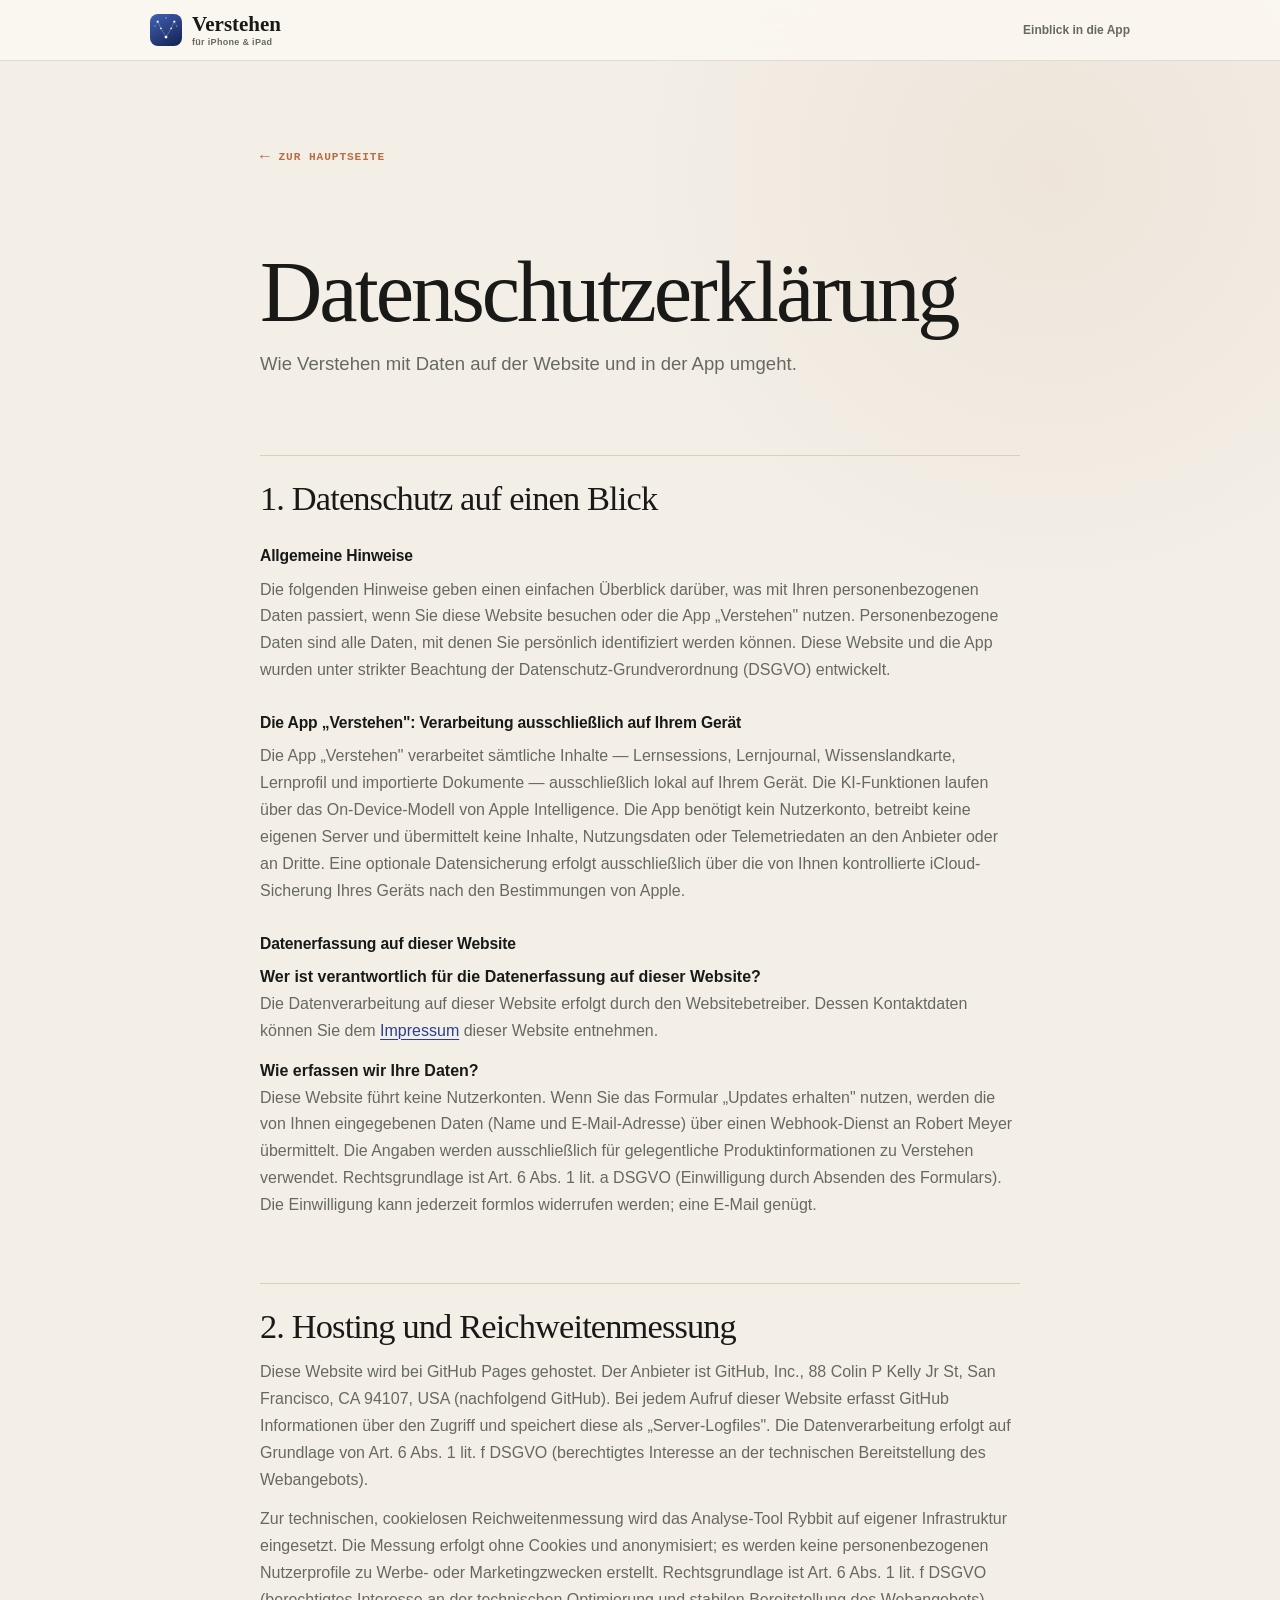
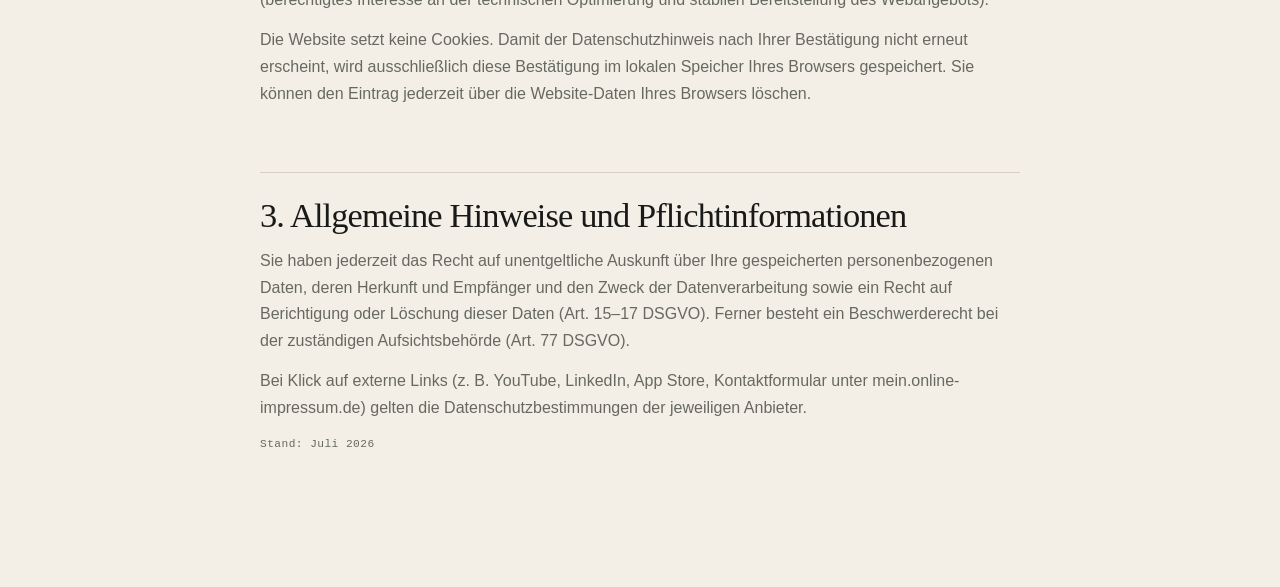
==== commit 357acd3e: "Add files via upload new version" ====
--- a/datenschutz.html
+++ b/datenschutz.html
@@ -6,15 +6,24 @@
 <title>Datenschutzerklärung — Verstehen</title>
 <meta name="description" content="Datenschutzhinweise für die Website und die vollständig lokal arbeitende Lern-App Verstehen.">
 <meta name="robots" content="noindex,follow">
-<meta name="theme-color" content="#f5f5f7">
+<meta name="theme-color" content="#f3efe7">
 <link rel="icon" type="image/png" href="assets/favicon.png">
 <link rel="canonical" href="https://verstehen-app.de/datenschutz.html">
 <link rel="stylesheet" href="legal.css">
 <script src="https://analyse.ki-notch.de/api/script.js" data-site-id="8475d57c6e8d" defer></script>
 </head>
 <body>
+<header class="legal-header">
+  <nav class="legal-nav" aria-label="Seitennavigation">
+    <a class="legal-brand" href="index.html" target="_parent">
+      <img src="assets/optimized/icon-64.webp" width="64" height="64" alt="">
+      <span class="legal-brand-copy"><strong>Verstehen</strong><small>für iPhone &amp; iPad</small></span>
+    </a>
+    <a class="legal-overview" href="einblick.html" target="_blank" rel="noopener noreferrer" aria-label="Einblick in die App – öffnet in neuem Tab">Einblick in die App</a>
+  </nav>
+</header>
 <main class="wrap">
-  <a class="back" href="index.html" target="_parent">Zur Startseite</a>
+  <a class="back" href="index.html" target="_parent">Zur Hauptseite</a>
   <h1>Datenschutzerklärung</h1>
   <p>Wie Verstehen mit Daten auf der Website und in der App umgeht.</p>
 
--- a/legal.css
+++ b/legal.css
@@ -1,16 +1,19 @@
 :root {
-  --bg: #f5f5f7;
-  --surface: #ffffff;
-  --surface-soft: #eeeef3;
-  --fg: #1d1d1f;
-  --muted: #6e6e73;
-  --border: #d2d2d7;
-  --accent: #26398c;
-  --accent-strong: #17245f;
+  --bg: #f3efe7;
+  --surface: #fbf8f2;
+  --surface-soft: #ebe3d7;
+  --fg: #191a17;
+  --muted: #676960;
+  --border: #d8d0c2;
+  --accent: #293f91;
+  --accent-strong: #1d2d6d;
+  --warm: #b86d42;
+  --night: #090b10;
   --white: #ffffff;
   --error: #b42318;
-  --font-display: -apple-system, BlinkMacSystemFont, "SF Pro Display", "Helvetica Neue", Arial, sans-serif;
+  --font-display: "Iowan Old Style", "Baskerville", "Palatino Linotype", "Book Antiqua", Georgia, serif;
   --font-body: -apple-system, BlinkMacSystemFont, "SF Pro Text", "Helvetica Neue", Arial, sans-serif;
+  --font-mono: ui-monospace, "SFMono-Regular", SFMono-Regular, Menlo, Consolas, monospace;
 }
 
 * {
@@ -24,7 +27,9 @@
 
 body {
   margin: 0;
-  background: var(--bg);
+  background:
+    radial-gradient(circle at 82% 8%, color-mix(in srgb, var(--warm) 8%, transparent), transparent 28rem),
+    var(--bg);
   color: var(--fg);
   font-family: var(--font-body);
   font-size: 16px;
@@ -48,10 +53,78 @@
   text-underline-offset: 3px;
 }
 
+.legal-header {
+  position: sticky;
+  z-index: 20;
+  top: 0;
+  border-bottom: 1px solid color-mix(in srgb, var(--border) 72%, transparent);
+  background: color-mix(in srgb, var(--surface) 88%, transparent);
+  -webkit-backdrop-filter: blur(20px) saturate(150%);
+  backdrop-filter: blur(20px) saturate(150%);
+}
+
+.legal-nav {
+  display: flex;
+  width: min(calc(100% - 40px), 980px);
+  min-height: 60px;
+  margin-inline: auto;
+  align-items: center;
+  justify-content: space-between;
+  gap: 20px;
+}
+
+.legal-brand {
+  display: inline-flex;
+  min-width: 0;
+  align-items: center;
+  gap: 10px;
+  color: var(--fg);
+  text-decoration: none;
+}
+
+.legal-brand img {
+  width: 32px;
+  height: 32px;
+  border-radius: 8px;
+}
+
+.legal-brand-copy {
+  display: grid;
+  line-height: 1;
+}
+
+.legal-brand strong {
+  font-family: var(--font-display);
+  font-size: 21px;
+  line-height: 1;
+}
+
+.legal-brand small {
+  margin-top: 3px;
+  color: var(--muted);
+  font-size: 9px;
+  font-weight: 560;
+  letter-spacing: .035em;
+}
+
+.legal-overview {
+  display: inline-flex;
+  min-height: 42px;
+  align-items: center;
+  color: var(--muted);
+  font-size: 12px;
+  font-weight: 650;
+  text-decoration: none;
+}
+
+.legal-overview:hover {
+  color: var(--fg);
+}
+
 .wrap {
   width: min(calc(100% - 40px), 760px);
   margin-inline: auto;
-  padding: clamp(34px, 7vw, 72px) 0 clamp(72px, 10vw, 120px);
+  padding: clamp(38px, 7vw, 74px) 0 clamp(72px, 10vw, 120px);
 }
 
 .back {
@@ -59,10 +132,13 @@
   display: inline-flex;
   align-items: center;
   gap: 8px;
-  color: var(--muted);
-  font-size: 0.82rem;
+  color: var(--warm);
+  font-family: var(--font-mono);
+  font-size: 0.7rem;
   font-weight: 600;
+  letter-spacing: .08em;
   text-decoration: none;
+  text-transform: uppercase;
 }
 
 .back::before {
@@ -96,10 +172,10 @@
 h1 {
   max-width: 12em;
   margin: clamp(38px, 7vw, 72px) 0 14px;
-  font-size: clamp(2.7rem, 8vw, 4.8rem);
-  font-weight: 700;
-  letter-spacing: -0.045em;
-  line-height: 0.98;
+  font-size: clamp(3rem, 9vw, 5.4rem);
+  font-weight: 400;
+  letter-spacing: -0.035em;
+  line-height: 0.96;
 }
 
 h1 + p {
@@ -113,16 +189,17 @@
   margin: clamp(42px, 7vw, 64px) 0 14px;
   padding-top: 24px;
   border-top: 1px solid var(--border);
-  font-size: clamp(1.35rem, 3.4vw, 1.8rem);
-  font-weight: 650;
+  font-size: clamp(1.55rem, 4vw, 2.15rem);
+  font-weight: 400;
   letter-spacing: -0.025em;
-  line-height: 1.15;
+  line-height: 1.08;
 }
 
 h3 {
   margin: 26px 0 7px;
-  font-size: 1rem;
-  font-weight: 700;
+  font-family: var(--font-body);
+  font-size: .98rem;
+  font-weight: 720;
   letter-spacing: -0.01em;
 }
 
@@ -156,9 +233,9 @@
   margin-top: 16px;
   padding: clamp(20px, 4vw, 28px);
   border: 1px solid var(--border);
-  border-radius: 22px;
+  border-radius: 14px;
   background: var(--surface);
-  box-shadow: 0 14px 38px color-mix(in srgb, var(--fg) 6%, transparent);
+  box-shadow: 0 18px 48px color-mix(in srgb, var(--fg) 5%, transparent);
 }
 
 .card p:last-child {
@@ -181,7 +258,9 @@
   gap: 18px;
   color: var(--fg);
   cursor: pointer;
-  font-weight: 650;
+  font-family: var(--font-display);
+  font-size: 1.08rem;
+  font-weight: 700;
   list-style: none;
 }
 
@@ -208,7 +287,9 @@
 
 .meta {
   color: var(--muted);
-  font-size: 0.82rem;
+  font-family: var(--font-mono);
+  font-size: 0.7rem;
+  letter-spacing: .04em;
 }
 
 .legal-links {
@@ -218,9 +299,17 @@
 }
 
 @media (max-width: 560px) {
+  .legal-nav {
+    width: min(calc(100% - 28px), 980px);
+  }
+
+  .legal-overview {
+    font-size: 11px;
+  }
+
   .wrap {
     width: min(calc(100% - 32px), 760px);
-    padding-top: 22px;
+    padding-top: 30px;
   }
 
   h1 {
@@ -232,7 +321,7 @@
   }
 
   .card {
-    border-radius: 18px;
+    border-radius: 12px;
   }
 }
 
